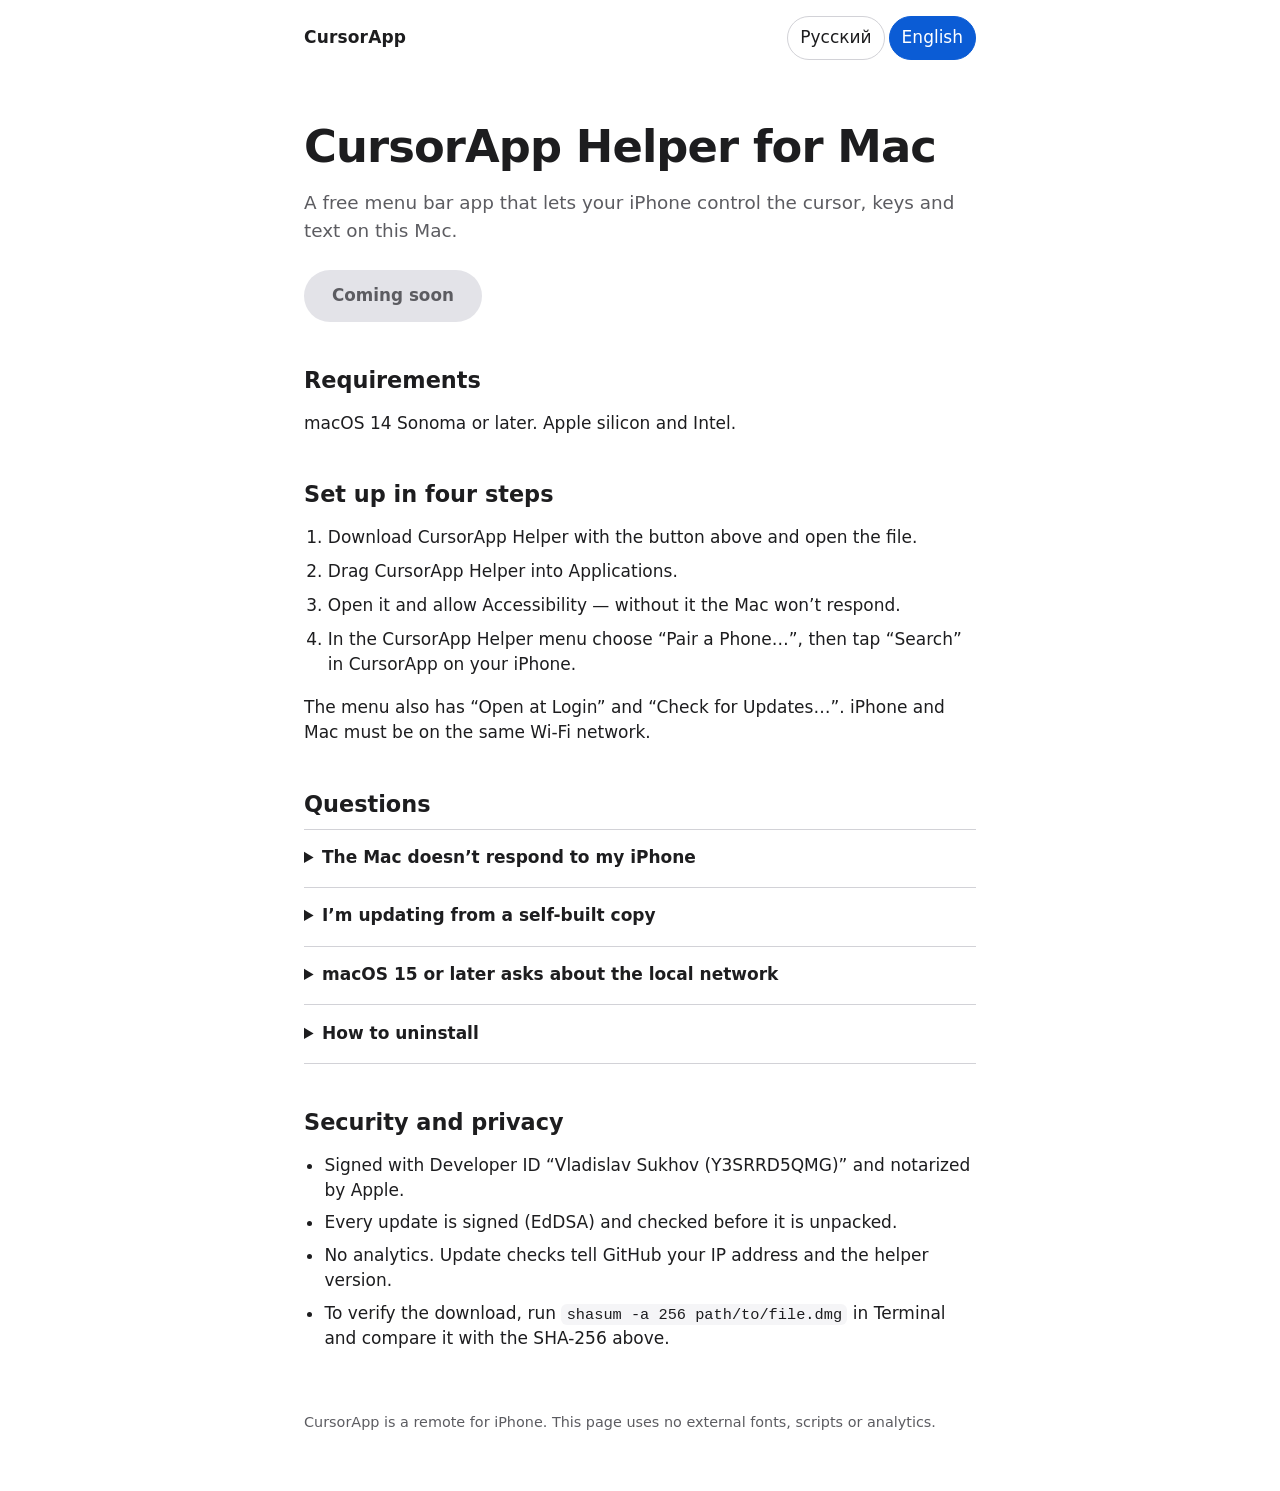
==== mac/index.html @ 159f4410 "Publish Helper 1.0.0 staging feed and public site" ====
<!doctype html>
<html lang="en">
<head>
<meta charset="utf-8">
<meta name="viewport" content="width=device-width, initial-scale=1">
<meta http-equiv="Content-Security-Policy" content="default-src 'self'">
<meta name="color-scheme" content="light dark">
<title>CursorApp Helper for Mac</title>
<meta name="description" content="CursorApp Helper lets your iPhone control your Mac: trackpad, keys and text. Free, signed and notarized.">
<link rel="stylesheet" href="style.css">
<script src="page.js" defer></script>
</head>
<body>
<header class="bar">
  <span class="brand">CursorApp</span>
  <nav class="langs" aria-label="Language / Язык">
    <a href="?lang=ru" id="to-ru" hreflang="ru" lang="ru">Русский</a>
    <a href="?lang=en" id="to-en" hreflang="en" lang="en">English</a>
  </nav>
</header>

<main>
  <section class="hero" aria-labelledby="h-title">
    <h1 id="h-title"><span lang="ru">CursorApp Helper для Mac</span><span lang="en">CursorApp Helper for Mac</span></h1>
    <p class="lead"><span lang="ru">Бесплатная программа в строке меню: iPhone управляет курсором, клавишами и текстом на этом Mac.</span><span lang="en">A free menu bar app that lets your iPhone control the cursor, keys and text on this Mac.</span></p>

    <div class="download">
      <a class="button" id="download" role="button" aria-disabled="true">
        <span lang="ru" data-label>Скоро</span><span lang="en" data-label>Coming soon</span>
      </a>
      <p class="meta" id="meta" aria-live="polite"></p>
    </div>
    <noscript>
      <p><a href="https://github.com/AllFatherAI/cursorapp-site/releases">
        <span lang="ru">Скачать со страницы выпусков</span><span lang="en">Download from the Releases page</span></a></p>
    </noscript>
    <p class="meta" id="sha-box" hidden><span lang="ru">SHA-256:</span><span lang="en">SHA-256:</span> <code id="sha" dir="ltr"></code></p>
  </section>

  <section aria-labelledby="h-req">
    <h2 id="h-req"><span lang="ru">Требования</span><span lang="en">Requirements</span></h2>
    <p><span lang="ru">macOS 14 Sonoma или новее. Apple silicon и Intel.</span><span lang="en">macOS 14 Sonoma or later. Apple silicon and Intel.</span></p>
  </section>

  <section aria-labelledby="h-steps">
    <h2 id="h-steps"><span lang="ru">Установка за четыре шага</span><span lang="en">Set up in four steps</span></h2>
    <ol class="steps">
      <li><span lang="ru">Скачай CursorApp Helper кнопкой выше и открой файл.</span><span lang="en">Download CursorApp Helper with the button above and open the file.</span></li>
      <li><span lang="ru">Перетащи CursorApp Helper в «Программы».</span><span lang="en">Drag CursorApp Helper into Applications.</span></li>
      <li><span lang="ru">Запусти его и разреши Универсальный доступ — без него Mac не послушается.</span><span lang="en">Open it and allow Accessibility — without it the Mac won’t respond.</span></li>
      <li><span lang="ru">В меню CursorApp Helper выбери «Pair a Phone…» (в русской системе — «Подключить телефон…»), а на iPhone нажми «Искать».</span><span lang="en">In the CursorApp Helper menu choose “Pair a Phone…”, then tap “Search” in CursorApp on your iPhone.</span></li>
    </ol>
    <p><span lang="ru">В меню также есть «Open at Login» («Открывать при входе») и «Check for Updates…» («Проверить обновления…»). iPhone и Mac должны быть в одной сети Wi‑Fi.</span><span lang="en">The menu also has “Open at Login” and “Check for Updates…”. iPhone and Mac must be on the same Wi‑Fi network.</span></p>
  </section>

  <section aria-labelledby="h-faq">
    <h2 id="h-faq"><span lang="ru">Вопросы</span><span lang="en">Questions</span></h2>
    <details>
      <summary><span lang="ru">Mac не слушается iPhone</span><span lang="en">The Mac doesn’t respond to my iPhone</span></summary>
      <p><span lang="ru">Системные настройки → Конфиденциальность и безопасность → Универсальный доступ → включи CursorApp Helper.</span><span lang="en">System Settings → Privacy &amp; Security → Accessibility → turn on CursorApp Helper.</span></p>
    </details>
    <details>
      <summary><span lang="ru">Я обновляюсь с самостоятельно собранной копии</span><span lang="en">I’m updating from a self-built copy</span></summary>
      <p><span lang="ru">В Универсальном доступе удали CursorApp Helper кнопкой «−» и добавь снова: у новой копии другая подпись.</span><span lang="en">In Accessibility remove CursorApp Helper with the “−” button and add it again: the new copy has a different signature.</span></p>
    </details>
    <details>
      <summary><span lang="ru">macOS 15 и новее спрашивает про локальную сеть</span><span lang="en">macOS 15 or later asks about the local network</span></summary>
      <p><span lang="ru">Нажми «Разрешить»: без этого iPhone не найдёт Mac в сети.</span><span lang="en">Click “Allow”: without it your iPhone can’t find the Mac on the network.</span></p>
    </details>
    <details>
      <summary><span lang="ru">Как удалить</span><span lang="en">How to uninstall</span></summary>
      <p><span lang="ru">Выйди из программы через её меню, удали её из «Программ» и убери из Системные настройки → Основные → Объекты входа. Ключ в связке ключей называется «Vl.CursorAppHelper».</span><span lang="en">Quit it from its menu, delete it from Applications, and remove it in System Settings → General → Login Items. The keychain item is called “Vl.CursorAppHelper”.</span></p>
    </details>
  </section>

  <section aria-labelledby="h-sec">
    <h2 id="h-sec"><span lang="ru">Безопасность и приватность</span><span lang="en">Security and privacy</span></h2>
    <ul>
      <li><span lang="ru">Подписана Developer ID «Vladislav Sukhov (Y3SRRD5QMG)» и нотаризована Apple.</span><span lang="en">Signed with Developer ID “Vladislav Sukhov (Y3SRRD5QMG)” and notarized by Apple.</span></li>
      <li><span lang="ru">Каждое обновление подписано (EdDSA) и проверяется до распаковки.</span><span lang="en">Every update is signed (EdDSA) and checked before it is unpacked.</span></li>
      <li><span lang="ru">Аналитики нет. Проверка обновлений сообщает GitHub IP-адрес и версию помощника.</span><span lang="en">No analytics. Update checks tell GitHub your IP address and the helper version.</span></li>
      <li><span lang="ru">Чтобы сверить скачанный файл, выполни в Терминале <code dir="ltr">shasum -a 256 путь/к/файлу.dmg</code> и сравни с числом SHA-256 выше.</span><span lang="en">To verify the download, run <code dir="ltr">shasum -a 256 path/to/file.dmg</code> in Terminal and compare it with the SHA-256 above.</span></li>
    </ul>
  </section>
</main>

<footer><p><span lang="ru">CursorApp — пульт для iPhone. Страница не использует внешние шрифты, скрипты и аналитику.</span><span lang="en">CursorApp is a remote for iPhone. This page uses no external fonts, scripts or analytics.</span></p></footer>
</body>
</html>
---- mac/style.css ----
:root {
  color-scheme: light dark;
  --bg: #ffffff;
  --text: #1d1d1f;
  --muted: #5c5c61;
  --line: #d2d2d7;
  --card: #f5f5f7;
  --accent: #0b5cd5;
  --on-accent: #ffffff;
  --disabled-bg: #e3e3e8;
  --disabled-text: #5c5c61;
}
@media (prefers-color-scheme: dark) {
  :root {
    --bg: #111113;
    --text: #f2f2f4;
    --muted: #a8a8b0;
    --line: #38383d;
    --card: #1c1c1f;
    --accent: #6aa7ff;
    --on-accent: #0a1a33;
    --disabled-bg: #2a2a2e;
    --disabled-text: #a8a8b0;
  }
}
* { box-sizing: border-box; }
html { -webkit-text-size-adjust: 100%; }
body {
  margin: 0;
  background: var(--bg);
  color: var(--text);
  font: 17px/1.5 -apple-system, BlinkMacSystemFont, "SF Pro Text", system-ui, "Segoe UI", sans-serif;
  overflow-wrap: anywhere;
}
/* Язык выбирает page.js: видна только ветка с lang активного языка. Без скриптов — английский (html lang="en"). */
html[lang="ru"] span[lang="en"],
html[lang="en"] span[lang="ru"] { display: none; }
.bar, main, footer { max-width: 44rem; margin: 0 auto; padding-left: 16px; padding-right: 16px; }
.bar { display: flex; justify-content: space-between; align-items: center; padding-top: 16px; padding-bottom: 8px; gap: 12px; flex-wrap: wrap; }
.brand { font-weight: 700; letter-spacing: .01em; }
.langs { display: flex; gap: 4px; }
.langs a { color: var(--text); text-decoration: none; padding: 8px 12px; border-radius: 999px; border: 1px solid var(--line); min-height: 44px; display: inline-flex; align-items: center; }
.langs a[aria-current="true"] { background: var(--accent); color: var(--on-accent); border-color: var(--accent); }
h1 { font-size: clamp(1.9rem, 7vw, 2.8rem); line-height: 1.1; margin: 1.2em 0 .4em; letter-spacing: -.02em; }
h2 { font-size: 1.4rem; margin: 2em 0 .5em; line-height: 1.2; }
.lead { font-size: 1.15rem; color: var(--muted); margin: 0 0 1.4em; }
.download { margin: 1em 0; }
.button {
  display: inline-flex; align-items: center; justify-content: center; min-height: 52px; padding: 0 28px;
  border-radius: 999px; background: var(--accent); color: var(--on-accent); font-weight: 600; font-size: 1.05rem; text-decoration: none;
}
.button[aria-disabled="true"] { background: var(--disabled-bg); color: var(--disabled-text); pointer-events: none; cursor: default; }
.meta { color: var(--muted); font-size: .95rem; margin: .6em 0 0; }
code { font: .9em ui-monospace, SFMono-Regular, Menlo, monospace; background: var(--card); padding: .1em .35em; border-radius: 6px; }
#sha { display: inline-block; max-width: 100%; word-break: break-all; }
.steps { padding-inline-start: 1.4em; }
.steps li { margin: .5em 0; }
details { border-top: 1px solid var(--line); padding: .4em 0; }
details:last-of-type { border-bottom: 1px solid var(--line); }
summary { cursor: pointer; font-weight: 600; padding: .5em 0; min-height: 44px; }
details p { margin: .2em 0 .8em; color: var(--muted); }
ul { padding-inline-start: 1.2em; }
li { margin: .4em 0; }
footer { color: var(--muted); font-size: .9rem; padding-top: 2em; padding-bottom: 3em; }
a:focus-visible, summary:focus-visible, .button:focus-visible {
  outline: 3px solid var(--accent); outline-offset: 3px; border-radius: 6px;
}
@media (prefers-reduced-motion: no-preference) {
  .button, .langs a { transition: background-color .15s ease, color .15s ease; }
}
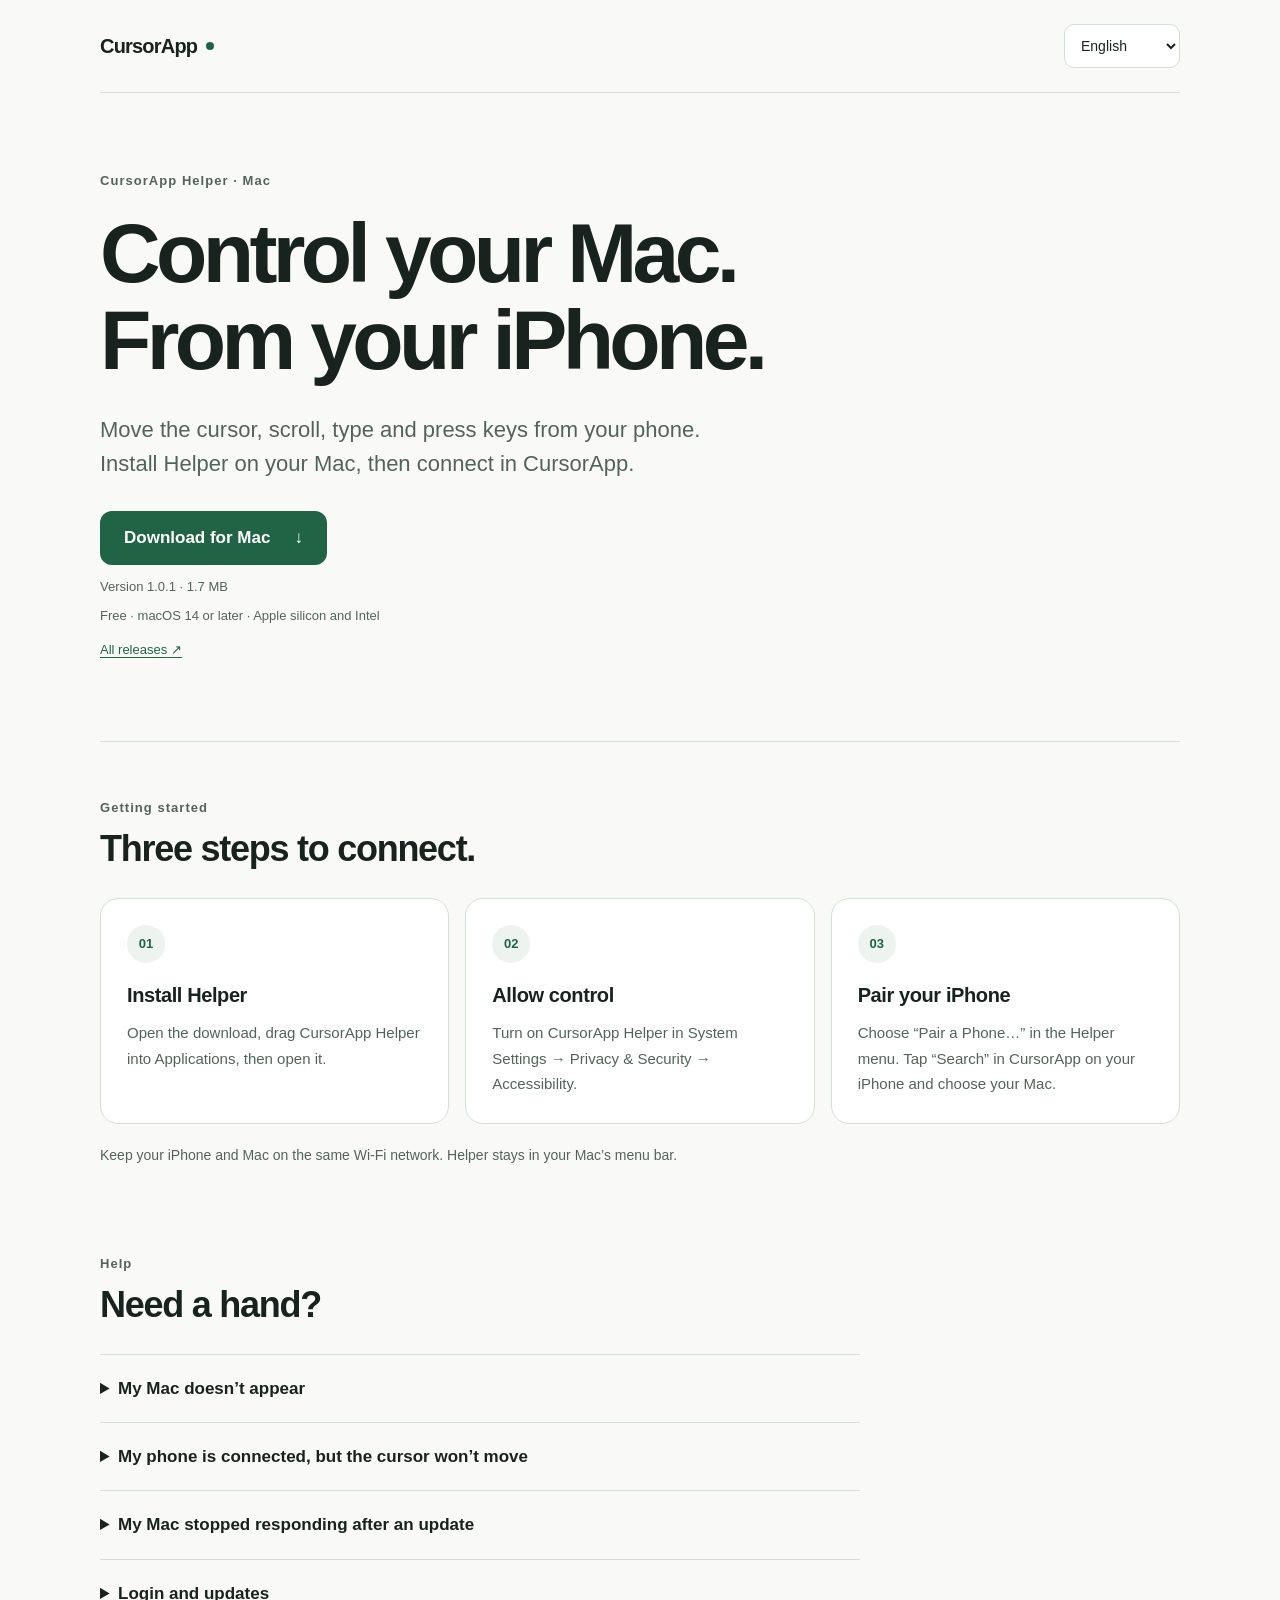
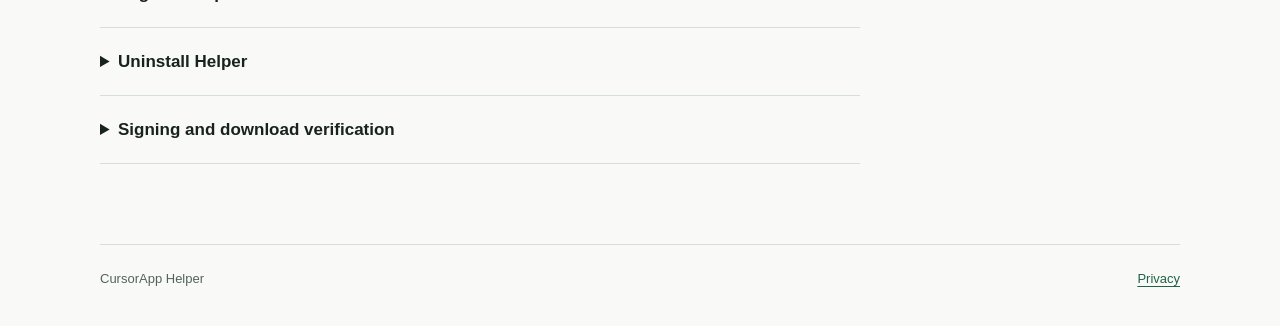
==== commit 682418e8: "Simplify Helper setup page and language selection" ====
--- a/mac/index.html
+++ b/mac/index.html
@@ -6,84 +6,56 @@
 <meta http-equiv="Content-Security-Policy" content="default-src 'self'">
 <meta name="color-scheme" content="light dark">
 <title>CursorApp Helper for Mac</title>
-<meta name="description" content="CursorApp Helper lets your iPhone control your Mac: trackpad, keys and text. Free, signed and notarized.">
+<meta name="description" content="Use your iPhone as a trackpad and keyboard for your Mac. Download CursorApp Helper and pair your phone in three steps.">
 <link rel="stylesheet" href="style.css">
+<script src="../lang.js" defer></script>
 <script src="page.js" defer></script>
 </head>
 <body>
 <header class="bar">
-  <span class="brand">CursorApp</span>
-  <nav class="langs" aria-label="Language / Язык">
-    <a href="?lang=ru" id="to-ru" hreflang="ru" lang="ru">Русский</a>
-    <a href="?lang=en" id="to-en" hreflang="en" lang="en">English</a>
-  </nav>
+  <a class="brand" href="../mac/" data-localized-link>CursorApp<span class="brand-dot" aria-hidden="true"></span></a>
+  <label class="language-picker">
+    <span class="sr-only"><span lang="ru">Язык</span><span lang="en">Language</span></span>
+    <select id="language" name="lang">
+      <option value="en" lang="en">English</option>
+      <option value="ru" lang="ru">Русский</option>
+    </select>
+  </label>
 </header>
-
 <main>
   <section class="hero" aria-labelledby="h-title">
-    <h1 id="h-title"><span lang="ru">CursorApp Helper для Mac</span><span lang="en">CursorApp Helper for Mac</span></h1>
-    <p class="lead"><span lang="ru">Бесплатная программа в строке меню: iPhone управляет курсором, клавишами и текстом на этом Mac.</span><span lang="en">A free menu bar app that lets your iPhone control the cursor, keys and text on this Mac.</span></p>
-
+    <p class="eyebrow">CursorApp Helper · Mac</p>
+    <h1 id="h-title"><span lang="ru">Управляй Mac.<br>С iPhone.</span><span lang="en">Control your Mac.<br>From your iPhone.</span></h1>
+    <p class="lead"><span lang="ru">Курсор, прокрутка, клавиши и текст — прямо с телефона. Установи Helper на Mac и подключи его в CursorApp.</span><span lang="en">Move the cursor, scroll, type and press keys from your phone. Install Helper on your Mac, then connect in CursorApp.</span></p>
     <div class="download">
-      <a class="button" id="download" role="button" aria-disabled="true">
-        <span lang="ru" data-label>Скоро</span><span lang="en" data-label>Coming soon</span>
-      </a>
+      <a class="button" id="download" aria-disabled="true"><span lang="ru" data-label>Проверяем загрузку…</span><span lang="en" data-label>Checking download…</span><span aria-hidden="true">↓</span></a>
       <p class="meta" id="meta" aria-live="polite"></p>
+      <p class="requirements"><span lang="ru">Бесплатно · macOS 14 или новее · Apple silicon и Intel</span><span lang="en">Free · macOS 14 or later · Apple silicon and Intel</span></p>
     </div>
-    <noscript>
-      <p><a href="https://github.com/AllFatherAI/cursorapp-site/releases">
-        <span lang="ru">Скачать со страницы выпусков</span><span lang="en">Download from the Releases page</span></a></p>
-    </noscript>
-    <p class="meta" id="sha-box" hidden><span lang="ru">SHA-256:</span><span lang="en">SHA-256:</span> <code id="sha" dir="ltr"></code></p>
+    <p class="release-link"><a href="https://github.com/AllFatherAI/cursorapp-site/releases"><span lang="ru">Все выпуски</span><span lang="en">All releases</span> <span aria-hidden="true">↗</span></a></p>
+    <noscript><p><span lang="ru">Скачай Helper со страницы выпусков выше.</span><span lang="en">Download Helper from the releases page above.</span></p></noscript>
   </section>
 
-  <section aria-labelledby="h-req">
-    <h2 id="h-req"><span lang="ru">Требования</span><span lang="en">Requirements</span></h2>
-    <p><span lang="ru">macOS 14 Sonoma или новее. Apple silicon и Intel.</span><span lang="en">macOS 14 Sonoma or later. Apple silicon and Intel.</span></p>
+  <section class="setup" aria-labelledby="h-steps">
+    <div class="section-heading"><p class="eyebrow"><span lang="ru">Начало работы</span><span lang="en">Getting started</span></p><h2 id="h-steps"><span lang="ru">Три шага — и можно управлять.</span><span lang="en">Three steps to connect.</span></h2></div>
+    <ol class="steps">
+      <li><span class="step-number" aria-hidden="true">01</span><h3><span lang="ru">Установи Helper</span><span lang="en">Install Helper</span></h3><p><span lang="ru">Открой скачанный файл, перетащи CursorApp Helper в «Программы» и запусти его.</span><span lang="en">Open the download, drag CursorApp Helper into Applications, then open it.</span></p></li>
+      <li><span class="step-number" aria-hidden="true">02</span><h3><span lang="ru">Разреши управление</span><span lang="en">Allow control</span></h3><p><span lang="ru">Включи CursorApp Helper в Системных настройках → Конфиденциальность и безопасность → Универсальный доступ.</span><span lang="en">Turn on CursorApp Helper in System Settings → Privacy &amp; Security → Accessibility.</span></p></li>
+      <li><span class="step-number" aria-hidden="true">03</span><h3><span lang="ru">Подключи iPhone</span><span lang="en">Pair your iPhone</span></h3><p><span lang="ru">В меню Helper нажми «Подключить телефон…» (Pair a Phone…). В CursorApp на iPhone нажми «Искать» и выбери Mac.</span><span lang="en">Choose “Pair a Phone…” in the Helper menu. Tap “Search” in CursorApp on your iPhone and choose your Mac.</span></p></li>
+    </ol>
+    <p class="setup-note"><span lang="ru">iPhone и Mac должны быть в одной сети Wi‑Fi. Helper остаётся в строке меню Mac.</span><span lang="en">Keep your iPhone and Mac on the same Wi‑Fi network. Helper stays in your Mac’s menu bar.</span></p>
   </section>
 
-  <section aria-labelledby="h-steps">
-    <h2 id="h-steps"><span lang="ru">Установка за четыре шага</span><span lang="en">Set up in four steps</span></h2>
-    <ol class="steps">
-      <li><span lang="ru">Скачай CursorApp Helper кнопкой выше и открой файл.</span><span lang="en">Download CursorApp Helper with the button above and open the file.</span></li>
-      <li><span lang="ru">Перетащи CursorApp Helper в «Программы».</span><span lang="en">Drag CursorApp Helper into Applications.</span></li>
-      <li><span lang="ru">Запусти его и разреши Универсальный доступ — без него Mac не послушается.</span><span lang="en">Open it and allow Accessibility — without it the Mac won’t respond.</span></li>
-      <li><span lang="ru">В меню CursorApp Helper выбери «Pair a Phone…» (в русской системе — «Подключить телефон…»), а на iPhone нажми «Искать».</span><span lang="en">In the CursorApp Helper menu choose “Pair a Phone…”, then tap “Search” in CursorApp on your iPhone.</span></li>
-    </ol>
-    <p><span lang="ru">В меню также есть «Open at Login» («Открывать при входе») и «Check for Updates…» («Проверить обновления…»). iPhone и Mac должны быть в одной сети Wi‑Fi.</span><span lang="en">The menu also has “Open at Login” and “Check for Updates…”. iPhone and Mac must be on the same Wi‑Fi network.</span></p>
-  </section>
-
-  <section aria-labelledby="h-faq">
-    <h2 id="h-faq"><span lang="ru">Вопросы</span><span lang="en">Questions</span></h2>
-    <details>
-      <summary><span lang="ru">Mac не слушается iPhone</span><span lang="en">The Mac doesn’t respond to my iPhone</span></summary>
-      <p><span lang="ru">Системные настройки → Конфиденциальность и безопасность → Универсальный доступ → включи CursorApp Helper.</span><span lang="en">System Settings → Privacy &amp; Security → Accessibility → turn on CursorApp Helper.</span></p>
-    </details>
-    <details>
-      <summary><span lang="ru">Я обновляюсь с самостоятельно собранной копии</span><span lang="en">I’m updating from a self-built copy</span></summary>
-      <p><span lang="ru">В Универсальном доступе удали CursorApp Helper кнопкой «−» и добавь снова: у новой копии другая подпись.</span><span lang="en">In Accessibility remove CursorApp Helper with the “−” button and add it again: the new copy has a different signature.</span></p>
-    </details>
-    <details>
-      <summary><span lang="ru">macOS 15 и новее спрашивает про локальную сеть</span><span lang="en">macOS 15 or later asks about the local network</span></summary>
-      <p><span lang="ru">Нажми «Разрешить»: без этого iPhone не найдёт Mac в сети.</span><span lang="en">Click “Allow”: without it your iPhone can’t find the Mac on the network.</span></p>
-    </details>
-    <details>
-      <summary><span lang="ru">Как удалить</span><span lang="en">How to uninstall</span></summary>
-      <p><span lang="ru">Выйди из программы через её меню, удали её из «Программ» и убери из Системные настройки → Основные → Объекты входа. Ключ в связке ключей называется «Vl.CursorAppHelper».</span><span lang="en">Quit it from its menu, delete it from Applications, and remove it in System Settings → General → Login Items. The keychain item is called “Vl.CursorAppHelper”.</span></p>
-    </details>
-  </section>
-
-  <section aria-labelledby="h-sec">
-    <h2 id="h-sec"><span lang="ru">Безопасность и приватность</span><span lang="en">Security and privacy</span></h2>
-    <ul>
-      <li><span lang="ru">Подписана Developer ID «Vladislav Sukhov (Y3SRRD5QMG)» и нотаризована Apple.</span><span lang="en">Signed with Developer ID “Vladislav Sukhov (Y3SRRD5QMG)” and notarized by Apple.</span></li>
-      <li><span lang="ru">Каждое обновление подписано (EdDSA) и проверяется до распаковки.</span><span lang="en">Every update is signed (EdDSA) and checked before it is unpacked.</span></li>
-      <li><span lang="ru">Аналитики нет. Проверка обновлений сообщает GitHub IP-адрес и версию помощника.</span><span lang="en">No analytics. Update checks tell GitHub your IP address and the helper version.</span></li>
-      <li><span lang="ru">Чтобы сверить скачанный файл, выполни в Терминале <code dir="ltr">shasum -a 256 путь/к/файлу.dmg</code> и сравни с числом SHA-256 выше.</span><span lang="en">To verify the download, run <code dir="ltr">shasum -a 256 path/to/file.dmg</code> in Terminal and compare it with the SHA-256 above.</span></li>
-    </ul>
+  <section class="help" aria-labelledby="h-help">
+    <div class="section-heading"><p class="eyebrow"><span lang="ru">Помощь</span><span lang="en">Help</span></p><h2 id="h-help"><span lang="ru">Если что-то не получилось</span><span lang="en">Need a hand?</span></h2></div>
+    <details><summary><span lang="ru">Mac не появляется в поиске</span><span lang="en">My Mac doesn’t appear</span></summary><p><span lang="ru">Проверь, что оба устройства в одной сети. Открой меню Helper → «Подключить телефон…». Если macOS спросит о локальной сети, нажми «Разрешить».</span><span lang="en">Check that both devices are on the same network. Open Helper → “Pair a Phone…”. If macOS asks about the local network, click “Allow”.</span></p></details>
+    <details><summary><span lang="ru">Телефон подключён, но курсор не двигается</span><span lang="en">My phone is connected, but the cursor won’t move</span></summary><p><span lang="ru">Включи CursorApp Helper в Системных настройках → Конфиденциальность и безопасность → Универсальный доступ.</span><span lang="en">Turn on CursorApp Helper in System Settings → Privacy &amp; Security → Accessibility.</span></p></details>
+    <details><summary><span lang="ru">После обновления Mac не отвечает</span><span lang="en">My Mac stopped responding after an update</span></summary><p><span lang="ru">В Универсальном доступе удали CursorApp Helper кнопкой «−» и добавь его снова из папки «Программы».</span><span lang="en">In Accessibility, remove CursorApp Helper with the “−” button, then add it again from Applications.</span></p></details>
+    <details><summary><span lang="ru">Автозапуск и обновления</span><span lang="en">Login and updates</span></summary><p><span lang="ru">«Открывать при входе» (Open at Login) и «Проверить обновления…» (Check for Updates…) находятся в меню Helper.</span><span lang="en">You’ll find “Open at Login” and “Check for Updates…” in the Helper menu.</span></p></details>
+    <details><summary><span lang="ru">Как удалить Helper</span><span lang="en">Uninstall Helper</span></summary><p><span lang="ru">Нажми «Выйти» в меню Helper и удали его из «Программ». При необходимости убери его в Системных настройках → Основные → Объекты входа.</span><span lang="en">Quit Helper from its menu and delete it from Applications. If needed, remove it in System Settings → General → Login Items.</span></p></details>
+    <details><summary><span lang="ru">Подпись и проверка файла</span><span lang="en">Signing and download verification</span></summary><p><span lang="ru">Helper подписан Developer ID Vladislav Sukhov и нотарифицирован Apple. Обновления проверяются до установки. Аналитики нет.</span><span lang="en">Helper is signed with Developer ID Vladislav Sukhov and notarized by Apple. Updates are verified before installation. There’s no analytics.</span></p><div id="sha-box" hidden><p><span lang="ru">SHA-256 скачанного файла:</span><span lang="en">Download SHA-256:</span></p><code id="sha" dir="ltr"></code><p><span lang="ru">В Терминале выполни <code dir="ltr">shasum -a 256 путь/к/файлу.dmg</code> и сравни результат.</span><span lang="en">Run <code dir="ltr">shasum -a 256 path/to/file.dmg</code> in Terminal and compare the result.</span></p></div></details>
   </section>
 </main>
-
-<footer><p><span lang="ru">CursorApp — пульт для iPhone. Страница не использует внешние шрифты, скрипты и аналитику.</span><span lang="en">CursorApp is a remote for iPhone. This page uses no external fonts, scripts or analytics.</span></p></footer>
+<footer><span>CursorApp Helper</span><a href="../privacy/" data-localized-link><span lang="ru">Конфиденциальность</span><span lang="en">Privacy</span></a></footer>
 </body>
 </html>
--- a/mac/style.css
+++ b/mac/style.css
@@ -1,70 +1,64 @@
 :root {
   color-scheme: light dark;
-  --bg: #ffffff;
-  --text: #1d1d1f;
-  --muted: #5c5c61;
-  --line: #d2d2d7;
-  --card: #f5f5f7;
-  --accent: #0b5cd5;
-  --on-accent: #ffffff;
-  --disabled-bg: #e3e3e8;
-  --disabled-text: #5c5c61;
+  --bg: #f9faf8; --text: #18221e; --muted: #53635b; --line: #d5dfd8;
+  --card: #fff; --accent: #216445; --on-accent: #fff; --soft: #edf3ee;
 }
 @media (prefers-color-scheme: dark) {
-  :root {
-    --bg: #111113;
-    --text: #f2f2f4;
-    --muted: #a8a8b0;
-    --line: #38383d;
-    --card: #1c1c1f;
-    --accent: #6aa7ff;
-    --on-accent: #0a1a33;
-    --disabled-bg: #2a2a2e;
-    --disabled-text: #a8a8b0;
-  }
+  :root { --bg: #111815; --text: #edf4ee; --muted: #a5b7aa; --line: #35483c; --card: #19231d; --accent: #a5e1b8; --on-accent: #132d1c; --soft: #1c3023; }
 }
 * { box-sizing: border-box; }
-html { -webkit-text-size-adjust: 100%; }
-body {
-  margin: 0;
-  background: var(--bg);
-  color: var(--text);
-  font: 17px/1.5 -apple-system, BlinkMacSystemFont, "SF Pro Text", system-ui, "Segoe UI", sans-serif;
-  overflow-wrap: anywhere;
+html { -webkit-text-size-adjust: 100%; scroll-padding-top: 2rem; }
+body { margin: 0; background: var(--bg); color: var(--text); font: 17px/1.6 -apple-system, BlinkMacSystemFont, "Segoe UI", sans-serif; overflow-wrap: anywhere; }
+html[lang="ru"] span[lang="en"], html[lang="en"] span[lang="ru"] { display: none; }
+.bar, main, footer { width: min(100% - 64px, 1080px); margin-inline: auto; }
+.bar { display: flex; justify-content: space-between; align-items: center; gap: 24px; padding-block: 24px; border-bottom: 1px solid var(--line); }
+.brand { display: inline-flex; align-items: center; gap: 9px; color: var(--text); font-size: 20px; font-weight: 700; letter-spacing: -.04em; text-decoration: none; }
+.brand-dot { width: 8px; height: 8px; background: var(--accent); border-radius: 50%; }
+.language-picker select { min-height: 44px; max-width: 100%; padding: 8px 30px 8px 12px; border: 1px solid var(--line); border-radius: 10px; background: var(--card); color: var(--text); font: inherit; font-size: 14px; cursor: pointer; }
+.sr-only { position: absolute; width: 1px; height: 1px; padding: 0; margin: -1px; overflow: hidden; clip-path: inset(50%); white-space: nowrap; border: 0; }
+.hero { max-width: 810px; padding-block: 78px 80px; }
+.eyebrow { margin: 0 0 18px; color: var(--muted); font-size: 13px; font-weight: 650; letter-spacing: .08em; }
+h1 { font-size: clamp(44px, 7.5vw, 84px); line-height: 1.04; letter-spacing: -.055em; font-weight: 650; margin: 0 0 28px; }
+.lead { max-width: 610px; margin: 0 0 30px; color: var(--muted); font-size: clamp(18px, 2.4vw, 22px); line-height: 1.55; }
+.download { margin-top: 26px; }
+.button { display: inline-flex; align-items: center; justify-content: center; gap: 24px; min-height: 54px; padding: 12px 24px; border-radius: 12px; background: var(--accent); color: var(--on-accent); font-size: 17px; font-weight: 650; text-decoration: none; }
+.button[aria-disabled="true"] { background: var(--soft); color: var(--muted); pointer-events: none; }
+.meta, .requirements { color: var(--muted); font-size: 13px; margin: 12px 0 0; }
+.meta:empty { display: none; }
+.requirements { margin-top: 8px; }
+.release-link { margin: 14px 0 0; font-size: 13px; }
+a { color: var(--accent); text-underline-offset: .2em; }
+.setup { padding-block: 56px; border-top: 1px solid var(--line); }
+.section-heading { margin-bottom: 28px; }
+.section-heading .eyebrow { margin-bottom: 8px; }
+h2 { font-size: clamp(26px, 3.5vw, 36px); line-height: 1.2; letter-spacing: -.035em; margin: 0 0 18px; font-weight: 650; }
+h3 { font-size: 20px; line-height: 1.25; letter-spacing: -.02em; margin: 20px 0 12px; }
+.steps { display: grid; grid-template-columns: repeat(3, minmax(0, 1fr)); list-style: none; gap: 16px; padding: 0; margin: 0; }
+.steps li { padding: 26px; border: 1px solid var(--line); border-radius: 18px; background: var(--card); }
+.step-number { display: inline-flex; justify-content: center; align-items: center; width: 38px; height: 38px; border-radius: 50%; background: var(--soft); color: var(--accent); font-size: 13px; font-weight: 650; }
+.steps p { margin: 0; color: var(--muted); font-size: 15px; line-height: 1.7; }
+.setup-note { margin: 20px 0 0; font-size: 14px; color: var(--muted); }
+.help { max-width: 760px; padding-block: 32px 80px; }
+details { border-top: 1px solid var(--line); padding-block: 6px; }
+details:last-of-type { border-bottom: 1px solid var(--line); }
+summary { cursor: pointer; font-weight: 550; padding: 14px 0; min-height: 44px; }
+details p { margin: 0 0 18px; color: var(--muted); }
+code { font: .85em ui-monospace, SFMono-Regular, Menlo, monospace; background: var(--soft); padding: .15em .35em; border-radius: 4px; }
+#sha { display: block; max-width: 100%; word-break: break-all; margin-bottom: 16px; }
+footer { display: flex; flex-wrap: wrap; justify-content: space-between; gap: 12px 24px; padding-block: 24px 36px; border-top: 1px solid var(--line); font-size: 13px; color: var(--muted); }
+a:focus-visible, summary:focus-visible, select:focus-visible { outline: 3px solid var(--accent); outline-offset: 4px; }
+.legal main { max-width: 760px; padding-block: 56px 64px; }
+.legal h1 { font-size: clamp(36px, 6vw, 56px); }
+.legal h2 { font-size: 26px; margin-top: 44px; }
+.legal .lead { font-size: 20px; }
+.legal ul { padding-inline-start: 22px; }
+.legal li { margin-block: 10px; }
+@media (max-width: 720px) {
+  .bar, main, footer { width: calc(100% - 40px); }
+  .hero { padding-block: 52px 56px; }
+  .setup { padding-block: 36px; }
+  .steps { grid-template-columns: 1fr; gap: 12px; }
+  .steps li { padding: 22px; }
+  .help { padding-block: 28px 56px; }
 }
-/* Язык выбирает page.js: видна только ветка с lang активного языка. Без скриптов — английский (html lang="en"). */
-html[lang="ru"] span[lang="en"],
-html[lang="en"] span[lang="ru"] { display: none; }
-.bar, main, footer { max-width: 44rem; margin: 0 auto; padding-left: 16px; padding-right: 16px; }
-.bar { display: flex; justify-content: space-between; align-items: center; padding-top: 16px; padding-bottom: 8px; gap: 12px; flex-wrap: wrap; }
-.brand { font-weight: 700; letter-spacing: .01em; }
-.langs { display: flex; gap: 4px; }
-.langs a { color: var(--text); text-decoration: none; padding: 8px 12px; border-radius: 999px; border: 1px solid var(--line); min-height: 44px; display: inline-flex; align-items: center; }
-.langs a[aria-current="true"] { background: var(--accent); color: var(--on-accent); border-color: var(--accent); }
-h1 { font-size: clamp(1.9rem, 7vw, 2.8rem); line-height: 1.1; margin: 1.2em 0 .4em; letter-spacing: -.02em; }
-h2 { font-size: 1.4rem; margin: 2em 0 .5em; line-height: 1.2; }
-.lead { font-size: 1.15rem; color: var(--muted); margin: 0 0 1.4em; }
-.download { margin: 1em 0; }
-.button {
-  display: inline-flex; align-items: center; justify-content: center; min-height: 52px; padding: 0 28px;
-  border-radius: 999px; background: var(--accent); color: var(--on-accent); font-weight: 600; font-size: 1.05rem; text-decoration: none;
-}
-.button[aria-disabled="true"] { background: var(--disabled-bg); color: var(--disabled-text); pointer-events: none; cursor: default; }
-.meta { color: var(--muted); font-size: .95rem; margin: .6em 0 0; }
-code { font: .9em ui-monospace, SFMono-Regular, Menlo, monospace; background: var(--card); padding: .1em .35em; border-radius: 6px; }
-#sha { display: inline-block; max-width: 100%; word-break: break-all; }
-.steps { padding-inline-start: 1.4em; }
-.steps li { margin: .5em 0; }
-details { border-top: 1px solid var(--line); padding: .4em 0; }
-details:last-of-type { border-bottom: 1px solid var(--line); }
-summary { cursor: pointer; font-weight: 600; padding: .5em 0; min-height: 44px; }
-details p { margin: .2em 0 .8em; color: var(--muted); }
-ul { padding-inline-start: 1.2em; }
-li { margin: .4em 0; }
-footer { color: var(--muted); font-size: .9rem; padding-top: 2em; padding-bottom: 3em; }
-a:focus-visible, summary:focus-visible, .button:focus-visible {
-  outline: 3px solid var(--accent); outline-offset: 3px; border-radius: 6px;
-}
-@media (prefers-reduced-motion: no-preference) {
-  .button, .langs a { transition: background-color .15s ease, color .15s ease; }
-}
+@media (prefers-reduced-motion: no-preference) { .button { transition: opacity .15s ease; } .button:hover { opacity: .85; } }
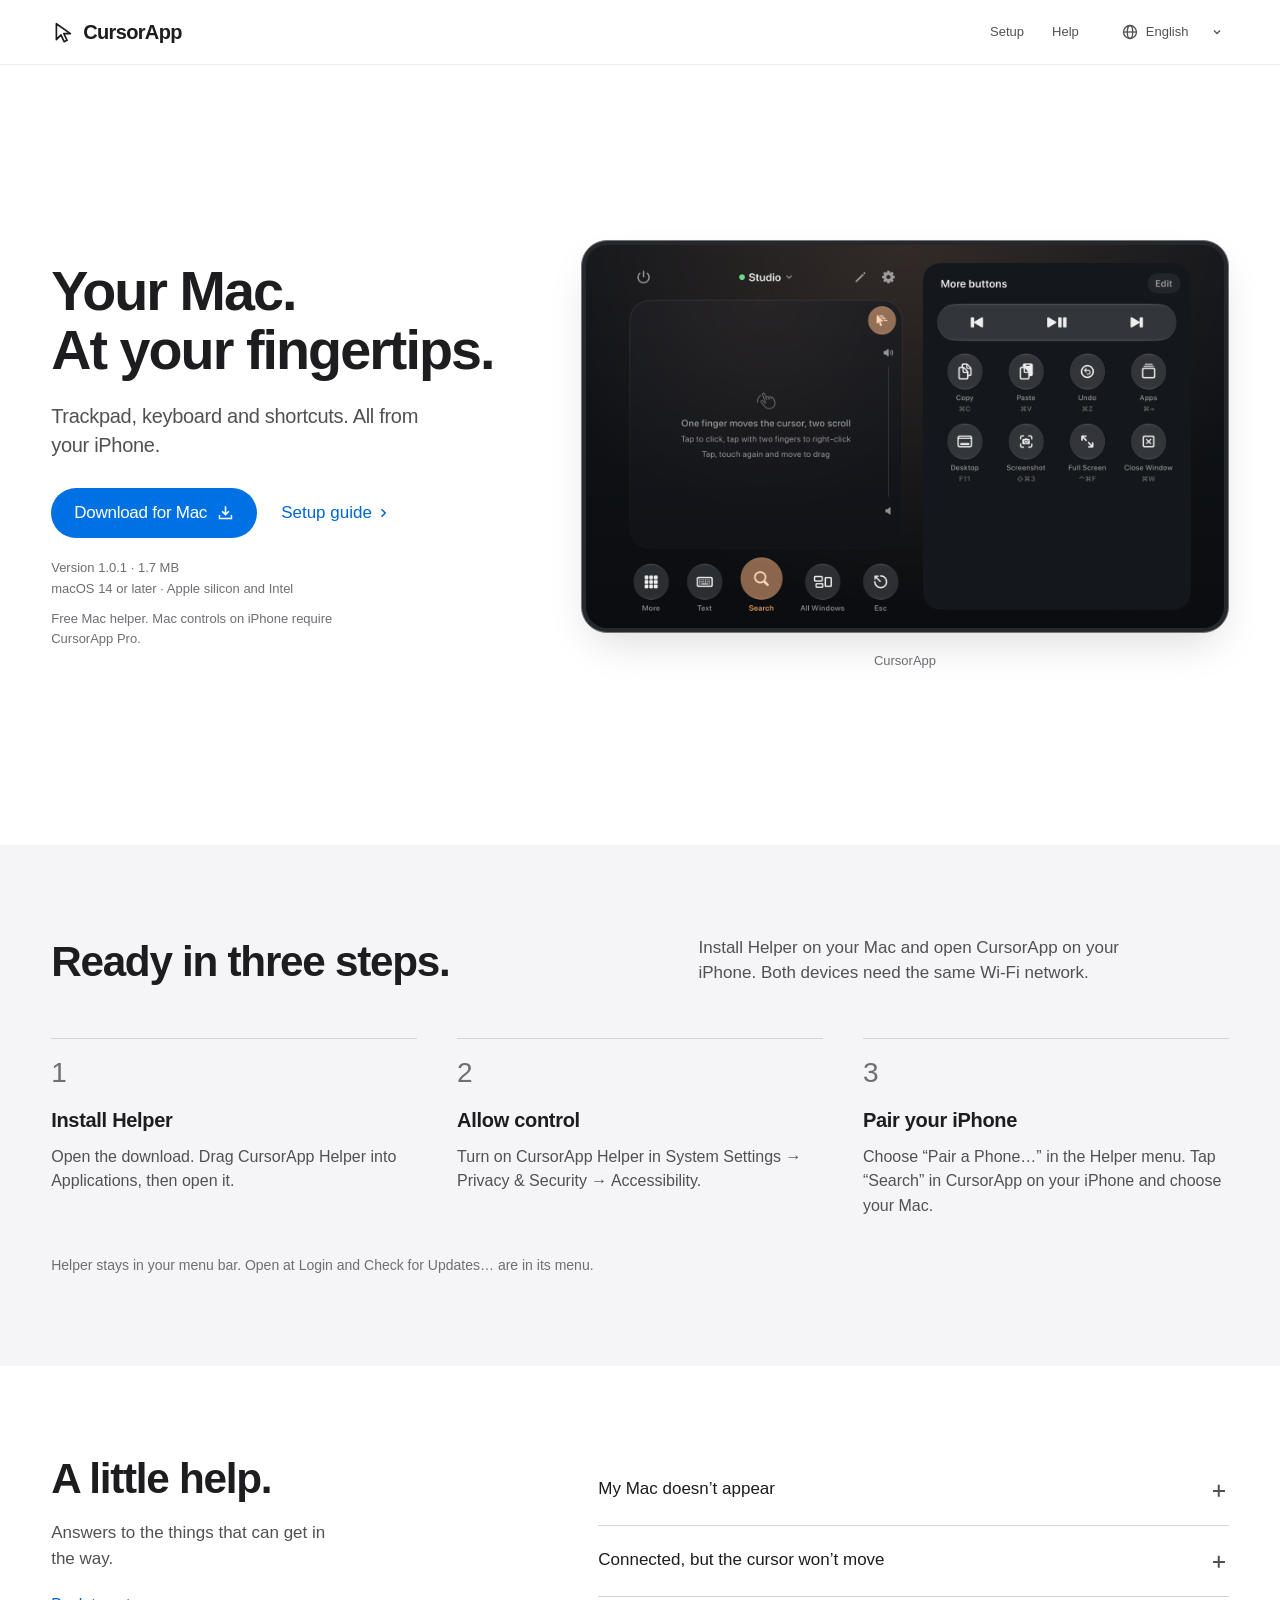
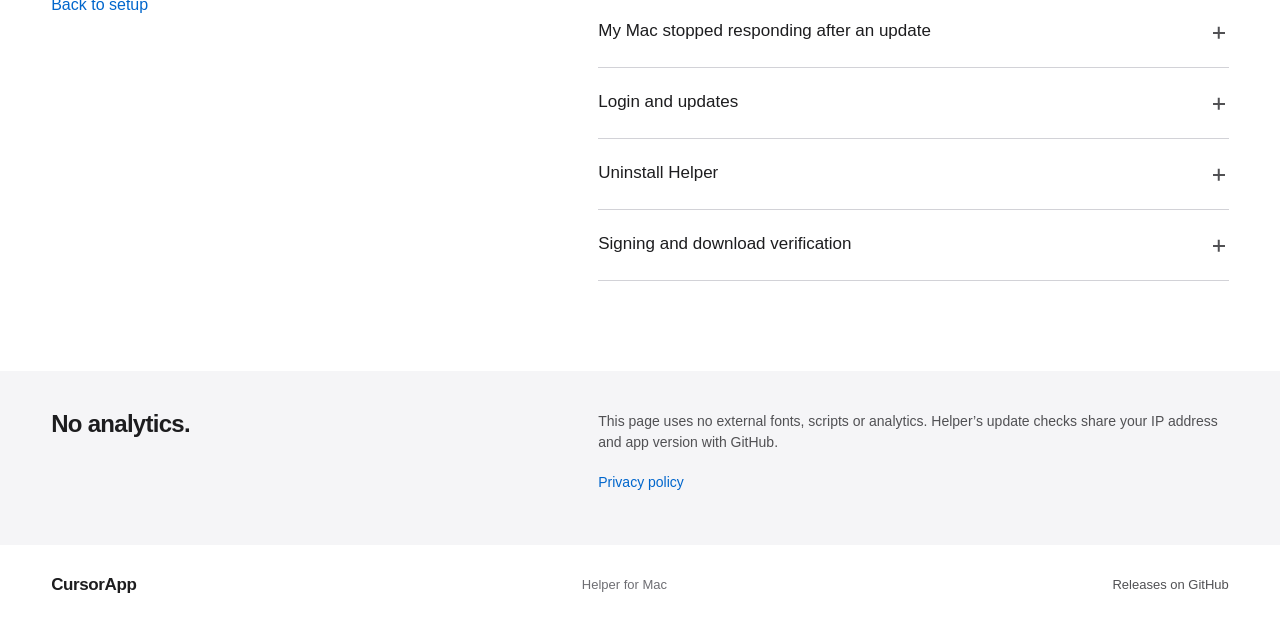
==== commit 3a0acadd: "Redesign Mac Helper download page" ====
--- a/mac/index.html
+++ b/mac/index.html
@@ -1,61 +1,81 @@
 <!doctype html>
-<html lang="en">
+<html lang="en" dir="ltr">
 <head>
 <meta charset="utf-8">
 <meta name="viewport" content="width=device-width, initial-scale=1">
 <meta http-equiv="Content-Security-Policy" content="default-src 'self'">
-<meta name="color-scheme" content="light dark">
+<meta name="color-scheme" content="light">
+<meta name="theme-color" content="#ffffff">
 <title>CursorApp Helper for Mac</title>
-<meta name="description" content="Use your iPhone as a trackpad and keyboard for your Mac. Download CursorApp Helper and pair your phone in three steps.">
-<link rel="stylesheet" href="style.css">
-<script src="../lang.js" defer></script>
-<script src="page.js" defer></script>
+<meta name="description" content="Turn your iPhone into a trackpad and keyboard for your Mac. Download the free CursorApp Helper.">
+<link rel="icon" href="assets/brand-mark.svg" type="image/svg+xml">
+<link rel="stylesheet" href="style.css?v=20261027.1">
+<script src="locales.js?v=20261027.1" defer></script>
+<script src="page.js?v=20261027.1" defer></script>
 </head>
 <body>
-<header class="bar">
-  <a class="brand" href="../mac/" data-localized-link>CursorApp<span class="brand-dot" aria-hidden="true"></span></a>
-  <label class="language-picker">
-    <span class="sr-only"><span lang="ru">Язык</span><span lang="en">Language</span></span>
-    <select id="language" name="lang">
-      <option value="en" lang="en">English</option>
-      <option value="ru" lang="ru">Русский</option>
-    </select>
-  </label>
+<a class="skip-link" href="#main" data-i18n="skip">Skip to content</a>
+<header class="site-header">
+  <div class="bar frame">
+    <a class="brand" href="./" data-localized-link data-i18n-label="brandLabel" aria-label="CursorApp — home" dir="ltr"><svg class="brand-mark" viewBox="0 0 32 32" aria-hidden="true"><path d="M7.5 4.5v22l6.4-6.4 4.4 9.4 4.1-1.9-4.5-9.4h9.1L7.5 4.5Z"/></svg><span>CursorApp</span></a>
+    <nav class="navigation" data-i18n-label="navLabel" aria-label="Navigation"><a href="#setup" data-i18n="navSetup">Setup</a><a href="#help" data-i18n="navHelp">Help</a></nav>
+    <label class="language-picker">
+      <span class="sr-only" data-i18n="language">Language</span>
+      <svg class="globe" viewBox="0 0 20 20" aria-hidden="true"><circle cx="10" cy="10" r="7.2"/><ellipse cx="10" cy="10" rx="3" ry="7.2"/><path d="M3 10h14"/></svg>
+      <select id="language" name="lang">
+        <option value="en" lang="en">English</option><option value="ru" lang="ru">Русский</option><option value="es" lang="es">Español</option><option value="pt-BR" lang="pt-BR">Português</option><option value="fr" lang="fr">Français</option><option value="de" lang="de">Deutsch</option><option value="zh-Hans" lang="zh-Hans">简体中文</option><option value="hi" lang="hi">हिन्दी</option><option value="ar" lang="ar">العربية</option><option value="ja" lang="ja">日本語</option><option value="ko" lang="ko">한국어</option>
+      </select>
+      <svg class="select-arrow" viewBox="0 0 16 16" aria-hidden="true"><path d="m4 6 4 4 4-4"/></svg>
+    </label>
+  </div>
 </header>
-<main>
+<main id="main">
   <section class="hero" aria-labelledby="h-title">
-    <p class="eyebrow">CursorApp Helper · Mac</p>
-    <h1 id="h-title"><span lang="ru">Управляй Mac.<br>С iPhone.</span><span lang="en">Control your Mac.<br>From your iPhone.</span></h1>
-    <p class="lead"><span lang="ru">Курсор, прокрутка, клавиши и текст — прямо с телефона. Установи Helper на Mac и подключи его в CursorApp.</span><span lang="en">Move the cursor, scroll, type and press keys from your phone. Install Helper on your Mac, then connect in CursorApp.</span></p>
-    <div class="download">
-      <a class="button" id="download" aria-disabled="true"><span lang="ru" data-label>Проверяем загрузку…</span><span lang="en" data-label>Checking download…</span><span aria-hidden="true">↓</span></a>
-      <p class="meta" id="meta" aria-live="polite"></p>
-      <p class="requirements"><span lang="ru">Бесплатно · macOS 14 или новее · Apple silicon и Intel</span><span lang="en">Free · macOS 14 or later · Apple silicon and Intel</span></p>
+    <div class="hero-layout frame">
+      <div class="hero-copy">
+        <h1 id="h-title"><span data-i18n="hero1">Your Mac.</span><span data-i18n="hero2">At your fingertips.</span></h1>
+        <p class="lead" data-i18n="lead">Trackpad, keyboard and shortcuts. All from your iPhone.</p>
+        <div class="actions">
+          <a class="button" id="download" href="https://github.com/AllFatherAI/cursorapp-site/releases"><span id="download-label">Download for Mac</span><svg viewBox="0 0 20 20" aria-hidden="true"><path d="M10 2.5v10m-4-4 4 4 4-4M3 13v4h14v-4"/></svg></a>
+          <a class="setup-link" href="#setup"><span data-i18n="setupLink">Setup guide</span><svg viewBox="0 0 16 16" aria-hidden="true"><path d="m6 3 5 5-5 5"/></svg></a>
+        </div>
+        <div class="release-info"><p id="meta" aria-live="polite"></p><p data-i18n="requirements">macOS 14 or later · Apple silicon and Intel</p></div>
+        <p class="pricing" data-i18n="pricing">Free Mac helper. Mac controls on iPhone require CursorApp Pro.</p>
+        <p id="download-fallback" hidden><a href="https://github.com/AllFatherAI/cursorapp-site/releases" data-i18n="releases">Releases on GitHub</a></p>
+        <noscript><p class="noscript-note"><a href="https://github.com/AllFatherAI/cursorapp-site/releases">Releases on GitHub</a></p></noscript>
+      </div>
+      <figure class="product-art">
+        <div class="app-preview" data-ui aria-hidden="true"><img id="product-screen" src="assets/mac-shortcuts-en.webp" width="1500" height="900" alt="" fetchpriority="high" decoding="async"></div>
+        <figcaption data-i18n="artCaption">CursorApp</figcaption>
+      </figure>
     </div>
-    <p class="release-link"><a href="https://github.com/AllFatherAI/cursorapp-site/releases"><span lang="ru">Все выпуски</span><span lang="en">All releases</span> <span aria-hidden="true">↗</span></a></p>
-    <noscript><p><span lang="ru">Скачай Helper со страницы выпусков выше.</span><span lang="en">Download Helper from the releases page above.</span></p></noscript>
   </section>
-
-  <section class="setup" aria-labelledby="h-steps">
-    <div class="section-heading"><p class="eyebrow"><span lang="ru">Начало работы</span><span lang="en">Getting started</span></p><h2 id="h-steps"><span lang="ru">Три шага — и можно управлять.</span><span lang="en">Three steps to connect.</span></h2></div>
-    <ol class="steps">
-      <li><span class="step-number" aria-hidden="true">01</span><h3><span lang="ru">Установи Helper</span><span lang="en">Install Helper</span></h3><p><span lang="ru">Открой скачанный файл, перетащи CursorApp Helper в «Программы» и запусти его.</span><span lang="en">Open the download, drag CursorApp Helper into Applications, then open it.</span></p></li>
-      <li><span class="step-number" aria-hidden="true">02</span><h3><span lang="ru">Разреши управление</span><span lang="en">Allow control</span></h3><p><span lang="ru">Включи CursorApp Helper в Системных настройках → Конфиденциальность и безопасность → Универсальный доступ.</span><span lang="en">Turn on CursorApp Helper in System Settings → Privacy &amp; Security → Accessibility.</span></p></li>
-      <li><span class="step-number" aria-hidden="true">03</span><h3><span lang="ru">Подключи iPhone</span><span lang="en">Pair your iPhone</span></h3><p><span lang="ru">В меню Helper нажми «Подключить телефон…» (Pair a Phone…). В CursorApp на iPhone нажми «Искать» и выбери Mac.</span><span lang="en">Choose “Pair a Phone…” in the Helper menu. Tap “Search” in CursorApp on your iPhone and choose your Mac.</span></p></li>
-    </ol>
-    <p class="setup-note"><span lang="ru">iPhone и Mac должны быть в одной сети Wi‑Fi. Helper остаётся в строке меню Mac.</span><span lang="en">Keep your iPhone and Mac on the same Wi‑Fi network. Helper stays in your Mac’s menu bar.</span></p>
+  <section class="setup chapter" id="setup" aria-labelledby="h-steps">
+    <div class="frame">
+      <div class="section-intro"><h2 id="h-steps" data-i18n="setupTitle">Ready in three steps.</h2><p data-i18n="setupIntro">Install Helper on your Mac and open CursorApp on your iPhone. Both devices need the same Wi-Fi network.</p></div>
+      <ol class="steps">
+        <li><h3 data-i18n="step1Title">Install Helper</h3><p data-i18n="step1Body">Open the download. Drag CursorApp Helper into Applications, then open it.</p></li>
+        <li><h3 data-i18n="step2Title">Allow control</h3><p data-i18n="step2Body">Turn on CursorApp Helper in System Settings → Privacy &amp; Security → Accessibility.</p></li>
+        <li><h3 data-i18n="step3Title">Pair your iPhone</h3><p data-i18n="step3Body">Choose “Pair a Phone…” in the Helper menu. Tap “Search” in CursorApp on your iPhone and choose your Mac.</p></li>
+      </ol>
+      <p class="setup-note" data-i18n="setupNote">Helper stays in your menu bar. Open at Login and Check for Updates… are in its menu.</p>
+    </div>
   </section>
-
-  <section class="help" aria-labelledby="h-help">
-    <div class="section-heading"><p class="eyebrow"><span lang="ru">Помощь</span><span lang="en">Help</span></p><h2 id="h-help"><span lang="ru">Если что-то не получилось</span><span lang="en">Need a hand?</span></h2></div>
-    <details><summary><span lang="ru">Mac не появляется в поиске</span><span lang="en">My Mac doesn’t appear</span></summary><p><span lang="ru">Проверь, что оба устройства в одной сети. Открой меню Helper → «Подключить телефон…». Если macOS спросит о локальной сети, нажми «Разрешить».</span><span lang="en">Check that both devices are on the same network. Open Helper → “Pair a Phone…”. If macOS asks about the local network, click “Allow”.</span></p></details>
-    <details><summary><span lang="ru">Телефон подключён, но курсор не двигается</span><span lang="en">My phone is connected, but the cursor won’t move</span></summary><p><span lang="ru">Включи CursorApp Helper в Системных настройках → Конфиденциальность и безопасность → Универсальный доступ.</span><span lang="en">Turn on CursorApp Helper in System Settings → Privacy &amp; Security → Accessibility.</span></p></details>
-    <details><summary><span lang="ru">После обновления Mac не отвечает</span><span lang="en">My Mac stopped responding after an update</span></summary><p><span lang="ru">В Универсальном доступе удали CursorApp Helper кнопкой «−» и добавь его снова из папки «Программы».</span><span lang="en">In Accessibility, remove CursorApp Helper with the “−” button, then add it again from Applications.</span></p></details>
-    <details><summary><span lang="ru">Автозапуск и обновления</span><span lang="en">Login and updates</span></summary><p><span lang="ru">«Открывать при входе» (Open at Login) и «Проверить обновления…» (Check for Updates…) находятся в меню Helper.</span><span lang="en">You’ll find “Open at Login” and “Check for Updates…” in the Helper menu.</span></p></details>
-    <details><summary><span lang="ru">Как удалить Helper</span><span lang="en">Uninstall Helper</span></summary><p><span lang="ru">Нажми «Выйти» в меню Helper и удали его из «Программ». При необходимости убери его в Системных настройках → Основные → Объекты входа.</span><span lang="en">Quit Helper from its menu and delete it from Applications. If needed, remove it in System Settings → General → Login Items.</span></p></details>
-    <details><summary><span lang="ru">Подпись и проверка файла</span><span lang="en">Signing and download verification</span></summary><p><span lang="ru">Helper подписан Developer ID Vladislav Sukhov и нотарифицирован Apple. Обновления проверяются до установки. Аналитики нет.</span><span lang="en">Helper is signed with Developer ID Vladislav Sukhov and notarized by Apple. Updates are verified before installation. There’s no analytics.</span></p><div id="sha-box" hidden><p><span lang="ru">SHA-256 скачанного файла:</span><span lang="en">Download SHA-256:</span></p><code id="sha" dir="ltr"></code><p><span lang="ru">В Терминале выполни <code dir="ltr">shasum -a 256 путь/к/файлу.dmg</code> и сравни результат.</span><span lang="en">Run <code dir="ltr">shasum -a 256 path/to/file.dmg</code> in Terminal and compare the result.</span></p></div></details>
+  <section class="help chapter" id="help" aria-labelledby="h-help">
+    <div class="frame help-layout">
+      <div class="help-intro"><h2 id="h-help" data-i18n="helpTitle">A little help.</h2><p data-i18n="helpIntro">Answers to the things that can get in the way.</p><a href="#setup" data-i18n="backSetup">Back to setup</a></div>
+      <div class="questions">
+        <details name="help"><summary data-i18n="faq1Title">My Mac doesn’t appear</summary><p data-i18n="faq1Body">Check that both devices are on the same network. Open Helper → “Pair a Phone…”. If macOS asks about the local network, click “Allow”.</p></details>
+        <details name="help"><summary data-i18n="faq2Title">Connected, but the cursor won’t move</summary><p data-i18n="faq2Body">Turn on CursorApp Helper in System Settings → Privacy &amp; Security → Accessibility.</p></details>
+        <details name="help"><summary data-i18n="faq3Title">My Mac stopped responding after an update</summary><p data-i18n="faq3Body">In Accessibility, remove CursorApp Helper with the “−” button, then add it again from Applications. This also applies when switching from a self-built copy.</p></details>
+        <details name="help"><summary data-i18n="faq4Title">Login and updates</summary><p data-i18n="faq4Body">You’ll find “Open at Login” and “Check for Updates…” in the Helper menu.</p></details>
+        <details name="help"><summary data-i18n="faq5Title">Uninstall Helper</summary><p data-i18n="faq5Body">Quit Helper from its menu and delete it from Applications. If needed, remove it in System Settings → General → Login Items. The keychain item is called “Vl.CursorAppHelper”.</p></details>
+        <details name="help"><summary data-i18n="faq6Title">Signing and download verification</summary><p data-i18n="faq6Body">Helper is signed with Developer ID “Vladislav Sukhov (Y3SRRD5QMG)” and notarized by Apple. Every update is signed with EdDSA and verified before unpacking.</p><div id="sha-box" hidden><p data-i18n="hashLabel">Download SHA-256:</p><code id="sha" dir="ltr"></code><p data-i18n="hashInstructions">Run shasum -a 256 path/to/file.dmg in Terminal and compare the result.</p></div></details>
+      </div>
+    </div>
   </section>
+  <section class="privacy" aria-labelledby="h-privacy"><div class="frame privacy-layout"><h2 id="h-privacy" data-i18n="privacyTitle">No analytics.</h2><div><p data-i18n="privacyBody">This page uses no external fonts, scripts or analytics. Helper’s update checks share your IP address and app version with GitHub.</p><a href="../privacy/" id="privacy-link" data-i18n="privacyLink">Privacy policy</a></div></div></section>
 </main>
-<footer><span>CursorApp Helper</span><a href="../privacy/" data-localized-link><span lang="ru">Конфиденциальность</span><span lang="en">Privacy</span></a></footer>
+<footer class="frame"><a href="#main" class="footer-wordmark" dir="ltr">CursorApp</a><span data-i18n="footerLabel">Helper for Mac</span><a href="https://github.com/AllFatherAI/cursorapp-site/releases" data-i18n="releases">Releases on GitHub</a></footer>
 </body>
 </html>
--- a/mac/style.css
+++ b/mac/style.css
@@ -1,64 +1,214 @@
 :root {
-  color-scheme: light dark;
-  --bg: #f9faf8; --text: #18221e; --muted: #53635b; --line: #d5dfd8;
-  --card: #fff; --accent: #216445; --on-accent: #fff; --soft: #edf3ee;
-}
-@media (prefers-color-scheme: dark) {
-  :root { --bg: #111815; --text: #edf4ee; --muted: #a5b7aa; --line: #35483c; --card: #19231d; --accent: #a5e1b8; --on-accent: #132d1c; --soft: #1c3023; }
+  color-scheme: light;
+  --page: #fff;
+  --surface: #f5f5f7;
+  --ink: #1d1d1f;
+  --secondary: #515154;
+  --muted: #6e6e73;
+  --line: #d2d2d7;
+  --blue: #0071e3;
+  --blue-hover: #0066cc;
+  --link: #0066cc;
+  --on-blue: #fff;
+  --disabled: #e8e8ed;
+  --clear: transparent;
+  --header-material: rgba(255,255,255,.88);
+  --header-line: rgba(0,0,0,.07);
+  --screen-rim: #27282c;
+  --screen-edge: #75767a;
+  --screen-shadow: rgba(0,0,0,.16);
+  --font: -apple-system, BlinkMacSystemFont, "SF Pro Text", "Helvetica Neue", "Segoe UI", sans-serif;
+  --display: -apple-system, BlinkMacSystemFont, "SF Pro Display", "Helvetica Neue", "Segoe UI", sans-serif;
+  --gutter: clamp(22px,4vw,52px);
+  --ease: cubic-bezier(.16,1,.3,1);
 }
 * { box-sizing: border-box; }
-html { -webkit-text-size-adjust: 100%; scroll-padding-top: 2rem; }
-body { margin: 0; background: var(--bg); color: var(--text); font: 17px/1.6 -apple-system, BlinkMacSystemFont, "Segoe UI", sans-serif; overflow-wrap: anywhere; }
-html[lang="ru"] span[lang="en"], html[lang="en"] span[lang="ru"] { display: none; }
-.bar, main, footer { width: min(100% - 64px, 1080px); margin-inline: auto; }
-.bar { display: flex; justify-content: space-between; align-items: center; gap: 24px; padding-block: 24px; border-bottom: 1px solid var(--line); }
-.brand { display: inline-flex; align-items: center; gap: 9px; color: var(--text); font-size: 20px; font-weight: 700; letter-spacing: -.04em; text-decoration: none; }
-.brand-dot { width: 8px; height: 8px; background: var(--accent); border-radius: 50%; }
-.language-picker select { min-height: 44px; max-width: 100%; padding: 8px 30px 8px 12px; border: 1px solid var(--line); border-radius: 10px; background: var(--card); color: var(--text); font: inherit; font-size: 14px; cursor: pointer; }
-.sr-only { position: absolute; width: 1px; height: 1px; padding: 0; margin: -1px; overflow: hidden; clip-path: inset(50%); white-space: nowrap; border: 0; }
-.hero { max-width: 810px; padding-block: 78px 80px; }
-.eyebrow { margin: 0 0 18px; color: var(--muted); font-size: 13px; font-weight: 650; letter-spacing: .08em; }
-h1 { font-size: clamp(44px, 7.5vw, 84px); line-height: 1.04; letter-spacing: -.055em; font-weight: 650; margin: 0 0 28px; }
-.lead { max-width: 610px; margin: 0 0 30px; color: var(--muted); font-size: clamp(18px, 2.4vw, 22px); line-height: 1.55; }
-.download { margin-top: 26px; }
-.button { display: inline-flex; align-items: center; justify-content: center; gap: 24px; min-height: 54px; padding: 12px 24px; border-radius: 12px; background: var(--accent); color: var(--on-accent); font-size: 17px; font-weight: 650; text-decoration: none; }
-.button[aria-disabled="true"] { background: var(--soft); color: var(--muted); pointer-events: none; }
-.meta, .requirements { color: var(--muted); font-size: 13px; margin: 12px 0 0; }
-.meta:empty { display: none; }
-.requirements { margin-top: 8px; }
-.release-link { margin: 14px 0 0; font-size: 13px; }
-a { color: var(--accent); text-underline-offset: .2em; }
-.setup { padding-block: 56px; border-top: 1px solid var(--line); }
-.section-heading { margin-bottom: 28px; }
-.section-heading .eyebrow { margin-bottom: 8px; }
-h2 { font-size: clamp(26px, 3.5vw, 36px); line-height: 1.2; letter-spacing: -.035em; margin: 0 0 18px; font-weight: 650; }
-h3 { font-size: 20px; line-height: 1.25; letter-spacing: -.02em; margin: 20px 0 12px; }
-.steps { display: grid; grid-template-columns: repeat(3, minmax(0, 1fr)); list-style: none; gap: 16px; padding: 0; margin: 0; }
-.steps li { padding: 26px; border: 1px solid var(--line); border-radius: 18px; background: var(--card); }
-.step-number { display: inline-flex; justify-content: center; align-items: center; width: 38px; height: 38px; border-radius: 50%; background: var(--soft); color: var(--accent); font-size: 13px; font-weight: 650; }
-.steps p { margin: 0; color: var(--muted); font-size: 15px; line-height: 1.7; }
-.setup-note { margin: 20px 0 0; font-size: 14px; color: var(--muted); }
-.help { max-width: 760px; padding-block: 32px 80px; }
-details { border-top: 1px solid var(--line); padding-block: 6px; }
-details:last-of-type { border-bottom: 1px solid var(--line); }
-summary { cursor: pointer; font-weight: 550; padding: 14px 0; min-height: 44px; }
-details p { margin: 0 0 18px; color: var(--muted); }
-code { font: .85em ui-monospace, SFMono-Regular, Menlo, monospace; background: var(--soft); padding: .15em .35em; border-radius: 4px; }
-#sha { display: block; max-width: 100%; word-break: break-all; margin-bottom: 16px; }
-footer { display: flex; flex-wrap: wrap; justify-content: space-between; gap: 12px 24px; padding-block: 24px 36px; border-top: 1px solid var(--line); font-size: 13px; color: var(--muted); }
-a:focus-visible, summary:focus-visible, select:focus-visible { outline: 3px solid var(--accent); outline-offset: 4px; }
-.legal main { max-width: 760px; padding-block: 56px 64px; }
-.legal h1 { font-size: clamp(36px, 6vw, 56px); }
-.legal h2 { font-size: 26px; margin-top: 44px; }
-.legal .lead { font-size: 20px; }
-.legal ul { padding-inline-start: 22px; }
-.legal li { margin-block: 10px; }
-@media (max-width: 720px) {
-  .bar, main, footer { width: calc(100% - 40px); }
-  .hero { padding-block: 52px 56px; }
-  .setup { padding-block: 36px; }
-  .steps { grid-template-columns: 1fr; gap: 12px; }
-  .steps li { padding: 22px; }
-  .help { padding-block: 28px 56px; }
-}
-@media (prefers-reduced-motion: no-preference) { .button { transition: opacity .15s ease; } .button:hover { opacity: .85; } }
+html { -webkit-text-size-adjust: 100%; scroll-padding-top: 88px; scrollbar-color: var(--line) var(--page); }
+body { margin: 0; background: var(--page); color: var(--ink); font: 17px/1.5 var(--font); font-optical-sizing: auto; }
+[hidden] { display: none !important; }
+::selection { color: var(--on-blue); background: var(--blue); }
+a { color: var(--link); text-decoration: none; text-underline-offset: .22em; }
+a, select, summary { -webkit-tap-highlight-color: var(--clear); }
+select { font: inherit; }
+svg { display: block; }
+svg path, svg circle, svg ellipse { vector-effect: non-scaling-stroke; }
+h1,h2,h3,p,figure { margin: 0; }
+h1,h2,h3 { text-wrap: balance; }
+p { text-wrap: pretty; }
+.frame { width: 100%; max-width: 1280px; padding-inline: var(--gutter); margin-inline: auto; }
+.sr-only { position: absolute; width: 1px; height: 1px; padding: 0; margin: -1px; overflow: hidden; clip-path: inset(50%); white-space: nowrap; }
+:focus-visible { outline: 3px solid var(--blue); outline-offset: 5px; }
+.skip-link { position: fixed; inset-block-start: 12px; inset-inline-start: 16px; z-index: 10; padding: 10px 16px; background: var(--page); border-radius: 8px; transform: translateY(-200%); }
+.skip-link:focus { transform: none; }
+.site-header { position: sticky; inset-block-start: 0; z-index: 5; background: var(--header-material); -webkit-backdrop-filter: saturate(180%) blur(20px); backdrop-filter: saturate(180%) blur(20px); border-bottom: 1px solid var(--header-line); }
+.bar { display: flex; align-items: center; gap: 32px; min-height: 64px; }
+.brand { display: inline-flex; align-items: center; gap: 9px; min-height: 44px; color: var(--ink); }
+.brand span { font: 590 20px/1 var(--display); letter-spacing: -.65px; }
+.brand-mark { width: 23px; height: 28px; fill: none; stroke: currentColor; stroke-width: 1.7; stroke-linejoin: round; }
+.navigation { display: flex; align-items: center; gap: 28px; margin-inline-start: auto; }
+.navigation a { display: inline-flex; align-items: center; min-height: 44px; color: var(--secondary); font-size: 13px; }
+.language-picker { position: relative; display: inline-flex; align-items: center; }
+.language-picker svg { position: absolute; pointer-events: none; fill: none; stroke: var(--secondary); stroke-width: 1.3; }
+.globe { inset-inline-start: 10px; width: 18px; height: 18px; }
+.select-arrow { inset-inline-end: 6px; width: 12px; height: 12px; }
+select { appearance: none; -webkit-appearance: none; min-height: 44px; max-width: 138px; padding-block: 9px; padding-inline: 35px 23px; border: 0; border-radius: 8px; background: var(--clear); color: var(--secondary); cursor: pointer; font-size: 13px; }
+.hero { display: flex; align-items: center; min-height: min(780px,calc(100svh - 65px)); padding-block: 44px; }
+.hero-layout { display: grid; grid-template-columns: minmax(0,.85fr) minmax(0,1.15fr); align-items: center; gap: clamp(36px,4vw,64px); }
+.hero-copy { max-width: 490px; }
+h1 { font: 600 clamp(44px,4.35vw,64px)/1.06 var(--display); letter-spacing: -.035em; }
+h1 span { display: block; }
+.lead { max-width: 390px; margin-top: 22px; color: var(--secondary); font-size: 20px; line-height: 1.45; letter-spacing: -.015em; }
+.actions { display: flex; align-items: center; flex-wrap: wrap; gap: 12px 24px; margin-top: 28px; }
+.button { display: inline-flex; justify-content: center; align-items: center; gap: 10px; min-height: 50px; padding: 12px 22px; border: 1px solid var(--clear); border-radius: 980px; background: var(--blue); color: var(--on-blue); font-size: 17px; line-height: 1.25; letter-spacing: -.015em; white-space: nowrap; }
+.button svg { width: 17px; height: 17px; fill: none; stroke: currentColor; stroke-width: 1.5; }
+.button[aria-disabled="true"] { background: var(--disabled); color: var(--secondary); cursor: wait; }
+.button[data-state="unavailable"] { cursor: default; }
+.setup-link { display: inline-flex; align-items: center; gap: 5px; min-height: 44px; font-size: 17px; }
+.setup-link svg { width: 12px; height: 12px; fill: none; stroke: currentColor; stroke-width: 1.5; }
+[dir="rtl"] .setup-link svg { transform: scaleX(-1); }
+.release-info { margin-top: 20px; color: var(--muted); font-size: 13px; line-height: 1.6; }
+#meta { min-height: 1.6em; font-variant-numeric: tabular-nums; }
+.pricing { max-width: 350px; margin-top: 10px; color: var(--muted); font-size: 13px; line-height: 1.5; }
+#download-fallback a, .noscript-note a { display: inline-flex; align-items: center; min-height: 44px; margin-top: 4px; font-size: 14px; }
+.product-art { min-width: 0; width: 100%; max-width: 720px; margin-inline: auto; }
+.app-preview { padding: 4px; border: 1px solid var(--screen-edge); border-radius: 26px; background: var(--screen-rim); box-shadow: 0 18px 44px -12px var(--screen-shadow); direction: ltr; }
+.app-preview img { display: block; width: 100%; height: auto; border-radius: 21px; }
+.product-art figcaption { margin-top: 18px; text-align: center; color: var(--muted); font-size: 13px; line-height: 1.5; }
+.chapter { padding-block: clamp(64px,7vw,100px); }
+h2 { max-width: 640px; font: 600 clamp(30px,3.3vw,44px)/1.12 var(--display); letter-spacing: -.03em; }
+h3 { font-size: 20px; font-weight: 600; line-height: 1.3; letter-spacing: -.015em; }
+.setup { background: var(--surface); }
+.section-intro { display: grid; grid-template-columns: 1.1fr 1fr; gap: 64px; align-items: end; }
+.section-intro p { max-width: 440px; color: var(--secondary); font-size: 17px; }
+.steps { display: grid; grid-template-columns: repeat(3,minmax(0,1fr)); gap: 40px; margin: 52px 0 0; padding: 0; list-style: none; counter-reset: setup; }
+.steps li { min-width: 0; padding-top: 20px; border-top: 1px solid var(--line); counter-increment: setup; }
+.steps li::before { content: counter(setup); display: block; margin-bottom: 20px; color: var(--muted); font: 400 28px/1 var(--display); }
+.steps p { margin-top: 12px; color: var(--secondary); font-size: 16px; line-height: 1.55; }
+.setup-note { max-width: 690px; margin-top: 36px; color: var(--muted); font-size: 14px; }
+.help-layout { display: grid; grid-template-columns: 1fr 1.35fr; gap: 80px; align-items: start; }
+.help-intro p { max-width: 320px; margin-top: 18px; color: var(--secondary); }
+.help-intro a { display: inline-flex; align-items: center; min-height: 44px; margin-top: 12px; font-size: 16px; }
+.questions { min-width: 0; }
+details { border-bottom: 1px solid var(--line); }
+summary { position: relative; min-height: 70px; padding-block: 22px; padding-inline: 0 30px; list-style: none; font-size: 17px; font-weight: 500; line-height: 1.45; cursor: pointer; }
+summary::-webkit-details-marker { display: none; }
+summary::before,summary::after { content: ""; position: absolute; inset-inline-end: 4px; inset-block-start: 50%; width: 12px; height: 1.5px; background: var(--secondary); }
+summary::after { transform: rotate(90deg); }
+details[open] summary::after { transform: none; }
+details p { max-width: 60ch; padding-bottom: 22px; color: var(--secondary); font-size: 16px; line-height: 1.6; }
+code { display: block; padding-bottom: 22px; font: 13px/1.6 ui-monospace,SFMono-Regular,Menlo,monospace; overflow-wrap: anywhere; }
+.privacy { padding-block: 40px; background: var(--surface); }
+.privacy-layout { display: grid; grid-template-columns: 1fr 1.35fr; gap: 80px; }
+.privacy h2 { max-width: 300px; font-size: 24px; }
+.privacy p { color: var(--secondary); font-size: 14px; }
+.privacy a { display: inline-flex; align-items: center; min-height: 44px; margin-top: 8px; font-size: 14px; }
+footer { display: flex; flex-wrap: wrap; align-items: center; justify-content: space-between; gap: 16px; padding-block: 18px; color: var(--muted); font-size: 13px; }
+footer a { display: inline-flex; align-items: center; min-height: 44px; color: var(--secondary); }
+.footer-wordmark { color: var(--ink); font: 550 17px/1 var(--display); letter-spacing: -.4px; }
+html[lang="ar"] h1,html[lang="ar"] h2 { letter-spacing: 0; line-height: 1.25; }
+html[lang="hi"] h1 { line-height: 1.22; }
+html[lang="hi"] h1,html[lang="hi"] h2,html[lang="hi"] h3,html[lang="hi"] .lead,html[lang="hi"] .button { letter-spacing: 0; }
+@media (hover:hover) {
+  a:hover { text-decoration: underline; }
+  .brand:hover,.button:hover { text-decoration: none; }
+  .button:not([aria-disabled]):hover { background: var(--blue-hover); }
+  .navigation a:hover { color: var(--ink); }
+  select:hover { background: var(--surface); }
+}
+@media (prefers-reduced-motion:no-preference) {
+  html { scroll-behavior: smooth; }
+  .button { transition: background-color .18s ease,transform .16s var(--ease); }
+  .button:active { transform: scale(.98); transition-duration: .06s; }
+}
+@media (max-width:1050px) {
+  .hero-layout { grid-template-columns: minmax(0,.95fr) minmax(0,1.05fr); gap: 30px; }
+  h1 { font-size: 46px; }
+  .lead { font-size: 18px; }
+  .actions { gap: 8px 18px; }
+  .button { padding-inline: 18px; font-size: 16px; }
+  .setup-link { font-size: 16px; }
+  .section-intro { gap: 40px; }
+  .help-layout,.privacy-layout { gap: 48px; }
+}
+@media (max-width:760px) {
+  .bar { min-height: 60px; gap: 20px; }
+  .brand span { font-size: 19px; }
+  .brand-mark { width: 21px; height: 26px; }
+  .navigation { gap: 20px; }
+  .hero { min-height: auto; padding-block: 36px 32px; }
+  .hero-layout { grid-template-columns: 1fr; gap: 32px; max-width: 620px; }
+  .hero-copy { max-width: none; text-align: center; }
+  h1 { font-size: clamp(36px,6.4vw,46px); }
+  .lead { max-width: 400px; margin: 16px auto 0; font-size: 18px; }
+  .actions { justify-content: center; margin-top: 22px; }
+  .release-info { margin-top: 16px; }
+  .pricing { margin: 8px auto 0; max-width: 370px; }
+  .product-art { width: 100%; max-width: 500px; margin-inline: auto; }
+  .product-art figcaption { margin-top: 12px; }
+  .app-preview { border-radius: 20px; padding: 3px; }
+  .app-preview img { border-radius: 16px; }
+  .section-intro { grid-template-columns: 1fr; gap: 20px; }
+  .steps { gap: 28px; margin-top: 36px; }
+  .help-layout,.privacy-layout { grid-template-columns: 1fr; gap: 28px; }
+}
+@media (max-width:520px) {
+  .bar { gap: 12px; }
+  .navigation { gap: 0; }
+  .navigation a:first-child { display: none; }
+  .navigation a { font-size: 13px; }
+  .brand { gap: 6px; }
+  .brand span { font-size: 18px; }
+  .language-picker { margin-inline-start: 0; }
+  select { font-size: 13px; max-width: 120px; padding-inline: 29px 17px; }
+  .globe { inset-inline-start: 7px; width: 16px; height: 16px; }
+  .select-arrow { inset-inline-end: 1px; width: 10px; height: 10px; }
+  .hero { padding-top: 28px; }
+  .hero-layout { gap: 28px; }
+  h1 { font-size: 38px; }
+  .lead { max-width: 340px; font-size: 17px; }
+  .button { min-height: 48px; padding: 11px 18px; }
+  .actions { gap: 8px 20px; margin-top: 20px; }
+  .release-info,.pricing { font-size: 13px; }
+  .steps { grid-template-columns: 1fr; gap: 32px; }
+  .steps li { display: grid; grid-template-columns: 32px 1fr; column-gap: 16px; padding-top: 20px; }
+  .steps li::before { grid-row: 1/3; margin: 0; line-height: 26px; }
+  .steps p { grid-column: 2; margin-top: 10px; }
+  .setup-note { margin-top: 28px; }
+  footer { gap: 0 16px; }
+  .footer-wordmark { width: 100%; }
+}
+@media (max-width:360px) {
+  .navigation { display: none; }
+  .language-picker { margin-inline-start: auto; }
+  h1 { font-size: 34px; }
+  .hero-layout { gap: 22px; }
+  .actions { gap: 6px 14px; }
+  .button,.setup-link { font-size: 15px; }
+}
+@media (max-height:740px) and (max-width:760px) {
+  .hero { padding-block: 22px 26px; }
+  h1 { font-size: 34px; }
+  .lead { margin-top: 12px; font-size: 16px; }
+  .actions { margin-top: 16px; }
+  .hero-layout { gap: 22px; }
+  .product-art { max-width: 260px; }
+}
+@media (max-height:600px) and (max-width:760px) {
+  .hero { padding-block: 16px 20px; }
+  .hero-layout { gap: 18px; }
+  h1 { font-size: 32px; }
+  .lead { margin-top: 10px; }
+  .actions { margin-top: 12px; }
+  .setup-link, .product-art figcaption { display: none; }
+  .product-art { max-width: 240px; }
+}
+@media (prefers-contrast:more) {
+  :root { --secondary: #333336; --muted: #515154; }
+  .site-header { background: var(--page); border-color: var(--line); }
+}
+@media (prefers-reduced-transparency:reduce) {
+  .site-header { background: var(--page); -webkit-backdrop-filter: none; backdrop-filter: none; }
+}
+@media (forced-colors:active) {
+  .button,.app-preview { border: 1px solid ButtonText; }
+}
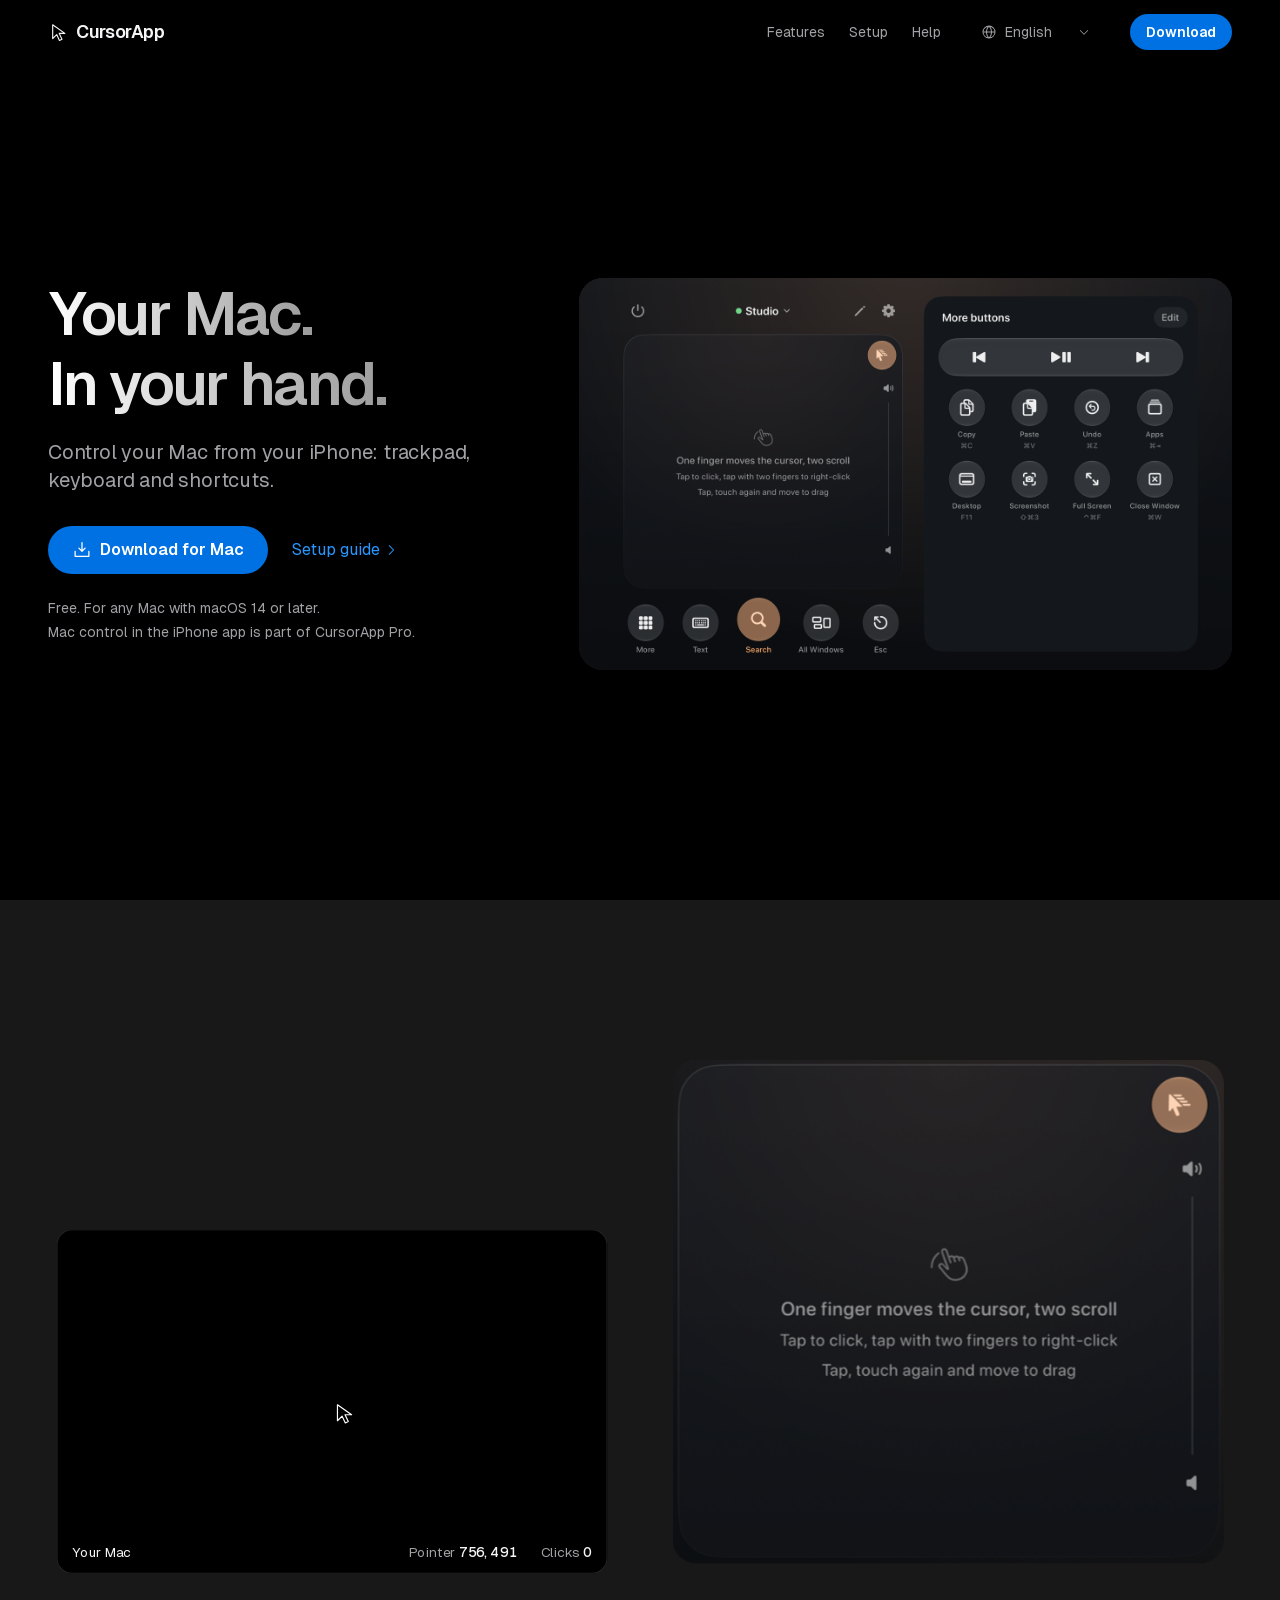
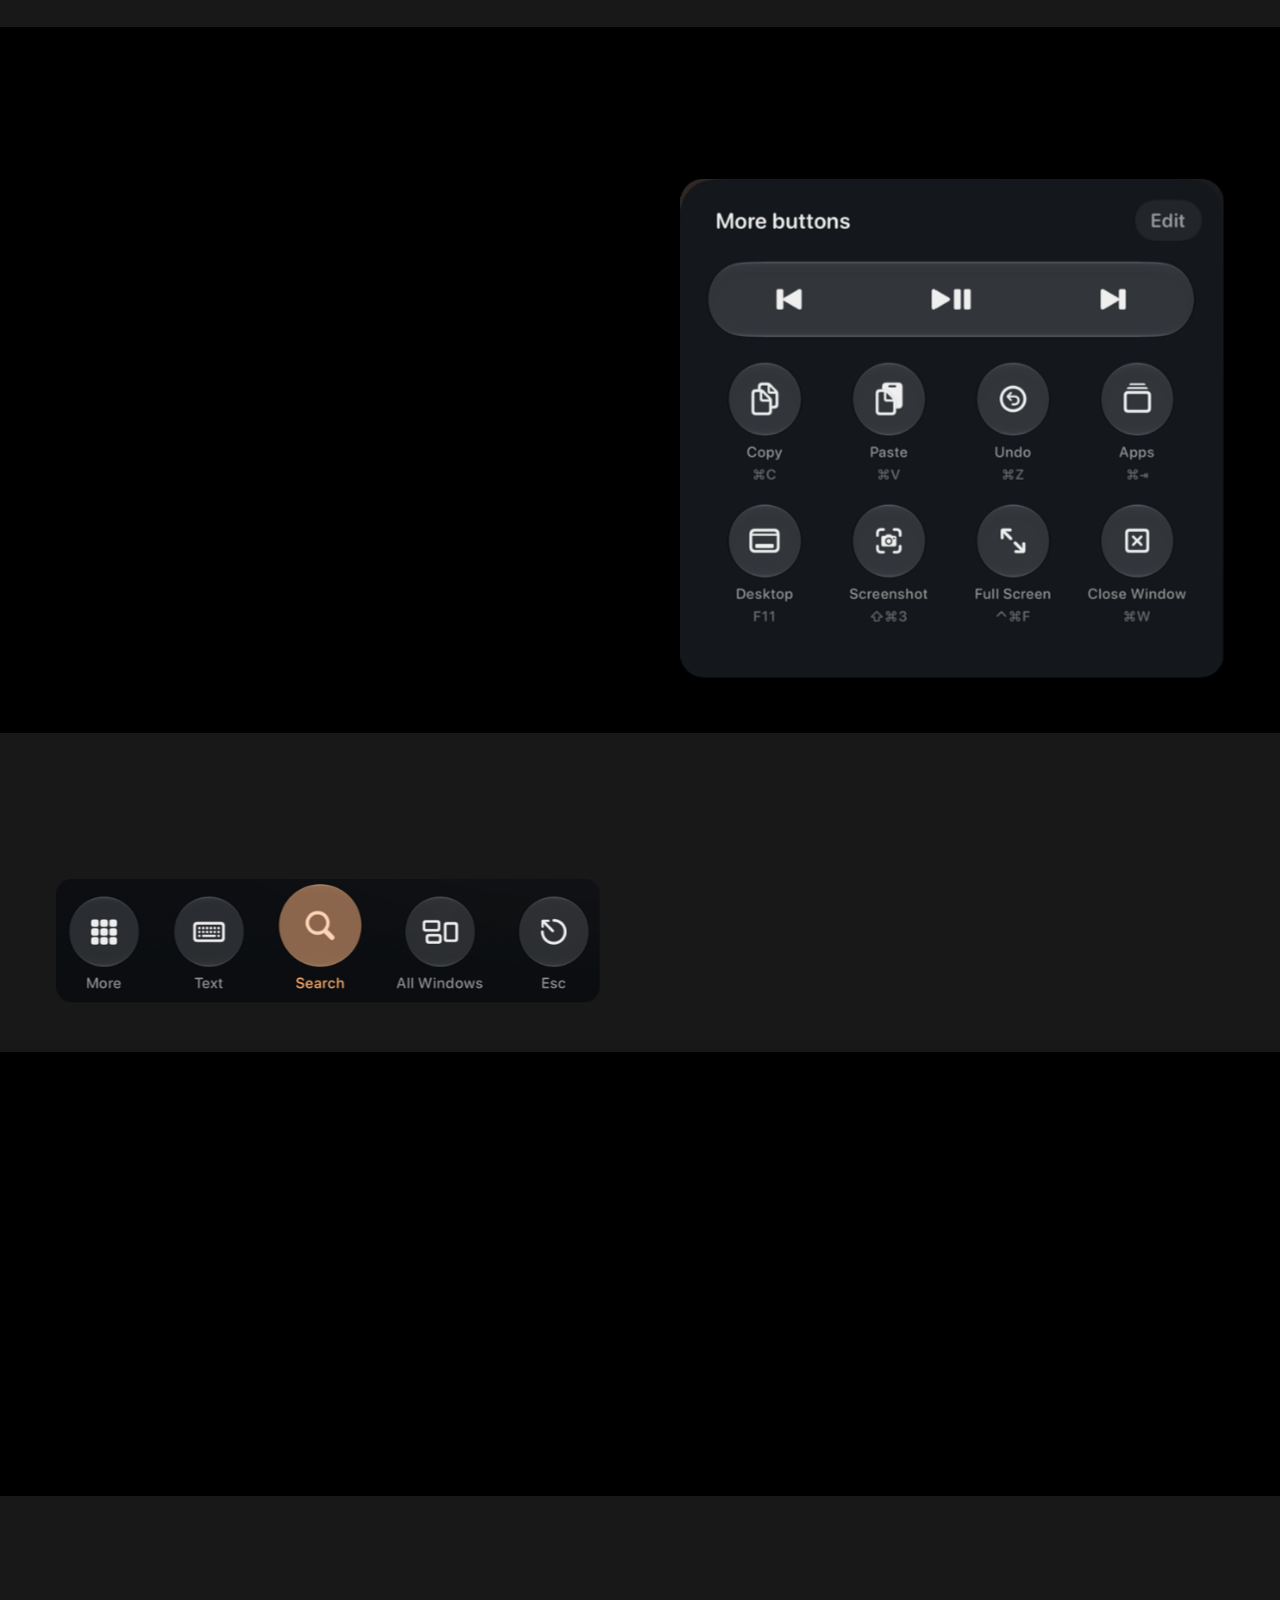
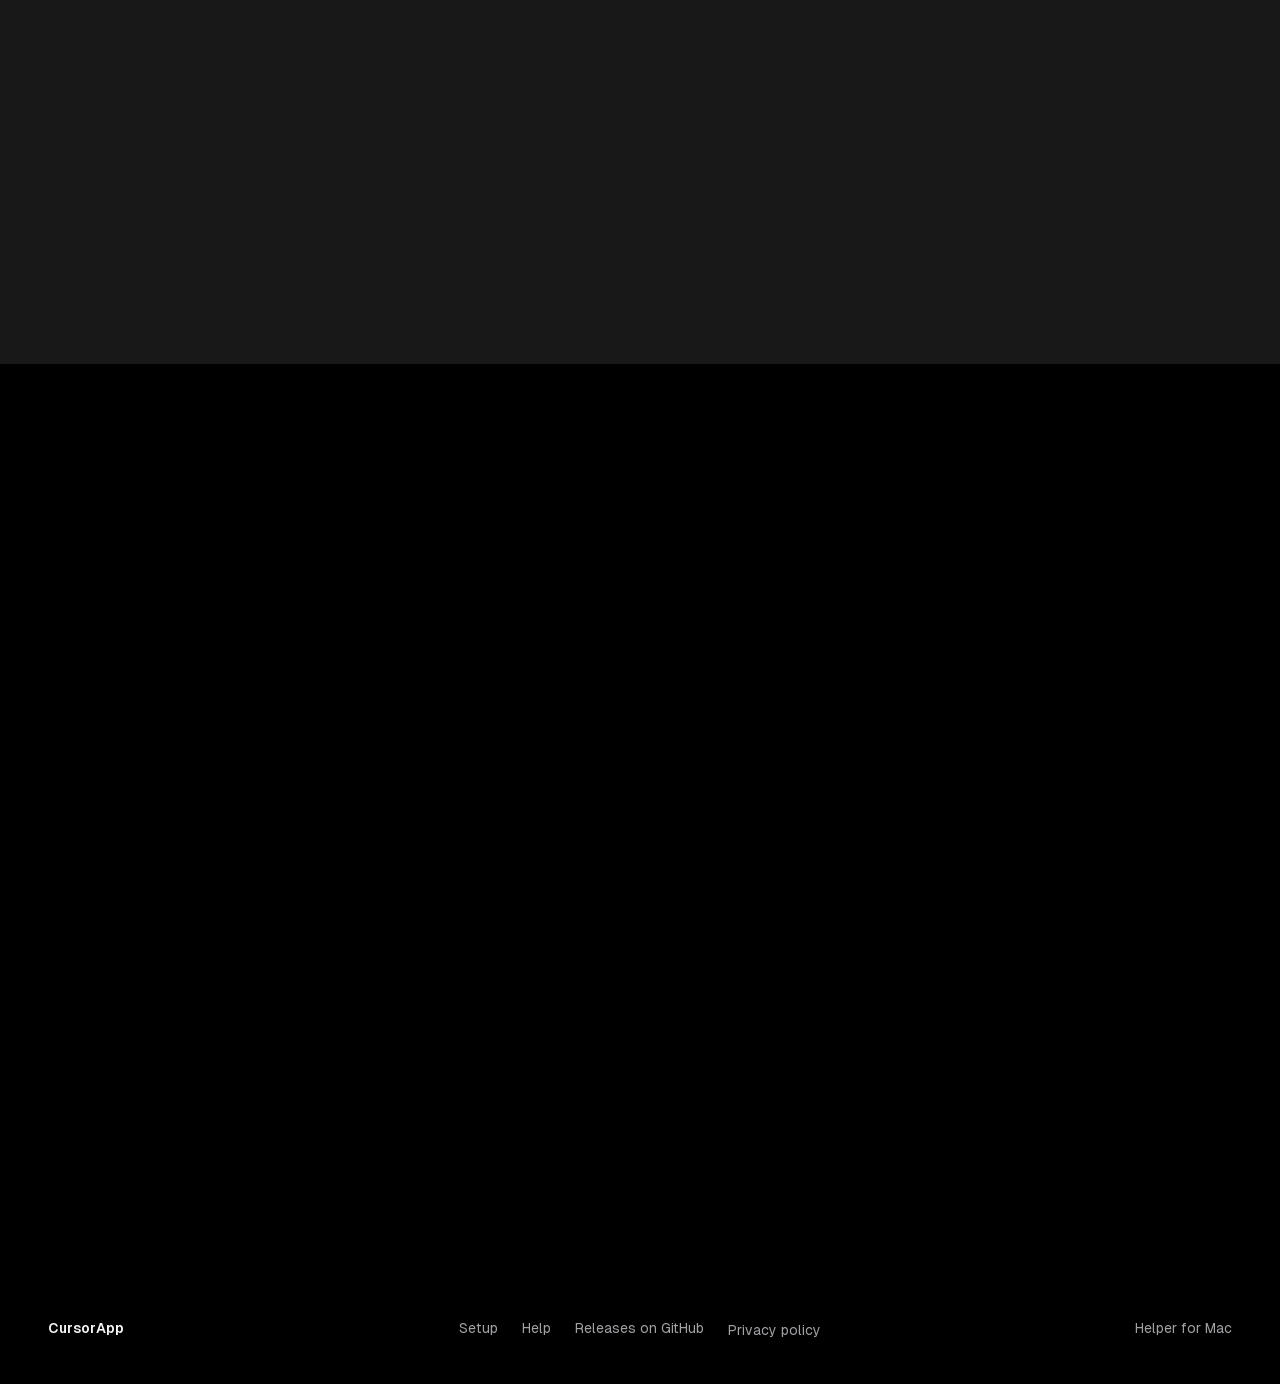
==== commit 598d0121: "Helper 1.1 (staging)" ====
--- a/mac/index.html
+++ b/mac/index.html
@@ -4,78 +4,152 @@
 <meta charset="utf-8">
 <meta name="viewport" content="width=device-width, initial-scale=1">
 <meta http-equiv="Content-Security-Policy" content="default-src 'self'">
-<meta name="color-scheme" content="light">
-<meta name="theme-color" content="#ffffff">
+<meta name="color-scheme" content="dark">
+<meta name="theme-color" content="#000000">
 <title>CursorApp Helper for Mac</title>
 <meta name="description" content="Turn your iPhone into a trackpad and keyboard for your Mac. Download the free CursorApp Helper.">
+<meta property="og:title" content="CursorApp Helper for Mac">
+<meta property="og:description" content="Use your iPhone as a trackpad, keyboard and remote for your Mac.">
+<meta property="og:type" content="website">
 <link rel="icon" href="assets/brand-mark.svg" type="image/svg+xml">
-<link rel="stylesheet" href="style.css?v=20261027.1">
-<script src="locales.js?v=20261027.1" defer></script>
-<script src="page.js?v=20261027.1" defer></script>
+<link rel="preload" href="assets/fonts/Geist-Variable.woff2" as="font" type="font/woff2" crossorigin>
+<link rel="stylesheet" href="style.css?v=20261028.1">
+<script src="locales.js?v=20261028.1" defer></script>
+<script src="page.js?v=20261028.1" defer></script>
 </head>
 <body>
 <a class="skip-link" href="#main" data-i18n="skip">Skip to content</a>
 <header class="site-header">
   <div class="bar frame">
     <a class="brand" href="./" data-localized-link data-i18n-label="brandLabel" aria-label="CursorApp — home" dir="ltr"><svg class="brand-mark" viewBox="0 0 32 32" aria-hidden="true"><path d="M7.5 4.5v22l6.4-6.4 4.4 9.4 4.1-1.9-4.5-9.4h9.1L7.5 4.5Z"/></svg><span>CursorApp</span></a>
-    <nav class="navigation" data-i18n-label="navLabel" aria-label="Navigation"><a href="#setup" data-i18n="navSetup">Setup</a><a href="#help" data-i18n="navHelp">Help</a></nav>
+    <nav class="navigation" data-i18n-label="navLabel" aria-label="Navigation"><a href="#features" data-i18n="navFeatures">Features</a><a href="#setup" data-i18n="navSetup">Setup</a><a href="#help" data-i18n="navHelp">Help</a></nav>
     <label class="language-picker">
       <span class="sr-only" data-i18n="language">Language</span>
-      <svg class="globe" viewBox="0 0 20 20" aria-hidden="true"><circle cx="10" cy="10" r="7.2"/><ellipse cx="10" cy="10" rx="3" ry="7.2"/><path d="M3 10h14"/></svg>
+      <svg class="globe" viewBox="0 0 256 256" aria-hidden="true"><path d="M128,24h0A104,104,0,1,0,232,128,104.12,104.12,0,0,0,128,24Zm87.62,96H175.79C174,83.49,159.94,57.67,148.41,42.4A88.19,88.19,0,0,1,215.63,120ZM96.23,136h63.54c-2.31,41.61-22.23,67.11-31.77,77C118.45,203.1,98.54,177.6,96.23,136Zm0-16C98.54,78.39,118.46,52.89,128,43c9.55,9.93,29.46,35.43,31.77,77Zm11.36-77.6C96.06,57.67,82,83.49,80.21,120H40.37A88.19,88.19,0,0,1,107.59,42.4ZM40.37,136H80.21c1.82,36.51,15.85,62.33,27.38,77.6A88.19,88.19,0,0,1,40.37,136Zm108,77.6c11.53-15.27,25.56-41.09,27.38-77.6h39.84A88.19,88.19,0,0,1,148.41,213.6Z"/></svg>
       <select id="language" name="lang">
         <option value="en" lang="en">English</option><option value="ru" lang="ru">Русский</option><option value="es" lang="es">Español</option><option value="pt-BR" lang="pt-BR">Português</option><option value="fr" lang="fr">Français</option><option value="de" lang="de">Deutsch</option><option value="zh-Hans" lang="zh-Hans">简体中文</option><option value="hi" lang="hi">हिन्दी</option><option value="ar" lang="ar">العربية</option><option value="ja" lang="ja">日本語</option><option value="ko" lang="ko">한국어</option>
       </select>
-      <svg class="select-arrow" viewBox="0 0 16 16" aria-hidden="true"><path d="m4 6 4 4 4-4"/></svg>
+      <svg class="select-arrow" viewBox="0 0 256 256" aria-hidden="true"><path d="M213.66,101.66l-80,80a8,8,0,0,1-11.32,0l-80-80A8,8,0,0,1,53.66,90.34L128,164.69l74.34-74.35a8,8,0,0,1,11.32,11.32Z"/></svg>
     </label>
+    <a class="button button-small" data-download href="https://github.com/AllFatherAI/cursorapp-site/releases" data-i18n="headerDownload">Download</a>
   </div>
 </header>
 <main id="main">
   <section class="hero" aria-labelledby="h-title">
-    <div class="hero-layout frame">
+    <div class="hero-grid frame">
       <div class="hero-copy">
-        <h1 id="h-title"><span data-i18n="hero1">Your Mac.</span><span data-i18n="hero2">At your fingertips.</span></h1>
-        <p class="lead" data-i18n="lead">Trackpad, keyboard and shortcuts. All from your iPhone.</p>
+        <h1 id="h-title"><span class="line"><span data-i18n="hero1">Your Mac.</span></span><span class="line"><span data-i18n="hero2">In your hand.</span></span></h1>
+        <p class="lead" data-i18n="lead">Use your iPhone as a trackpad, keyboard and remote for your Mac.</p>
         <div class="actions">
-          <a class="button" id="download" href="https://github.com/AllFatherAI/cursorapp-site/releases"><span id="download-label">Download for Mac</span><svg viewBox="0 0 20 20" aria-hidden="true"><path d="M10 2.5v10m-4-4 4 4 4-4M3 13v4h14v-4"/></svg></a>
-          <a class="setup-link" href="#setup"><span data-i18n="setupLink">Setup guide</span><svg viewBox="0 0 16 16" aria-hidden="true"><path d="m6 3 5 5-5 5"/></svg></a>
+          <a class="button" id="download" data-download href="https://github.com/AllFatherAI/cursorapp-site/releases"><svg viewBox="0 0 256 256" aria-hidden="true"><path d="M224,144v64a8,8,0,0,1-8,8H40a8,8,0,0,1-8-8V144a8,8,0,0,1,16,0v56H208V144a8,8,0,0,1,16,0Zm-101.66,5.66a8,8,0,0,0,11.32,0l40-40a8,8,0,0,0-11.32-11.32L136,124.69V32a8,8,0,0,0-16,0v92.69L93.66,98.34a8,8,0,0,0-11.32,11.32Z"/></svg><span class="download-label">Download for Mac</span></a>
+          <a class="text-link" href="#setup"><span data-i18n="setupLink">Setup guide</span><svg viewBox="0 0 256 256" aria-hidden="true"><path d="M181.66,133.66l-80,80a8,8,0,0,1-11.32-11.32L164.69,128,90.34,53.66a8,8,0,0,1,11.32-11.32l80,80A8,8,0,0,1,181.66,133.66Z"/></svg></a>
         </div>
-        <div class="release-info"><p id="meta" aria-live="polite"></p><p data-i18n="requirements">macOS 14 or later · Apple silicon and Intel</p></div>
-        <p class="pricing" data-i18n="pricing">Free Mac helper. Mac controls on iPhone require CursorApp Pro.</p>
-        <p id="download-fallback" hidden><a href="https://github.com/AllFatherAI/cursorapp-site/releases" data-i18n="releases">Releases on GitHub</a></p>
-        <noscript><p class="noscript-note"><a href="https://github.com/AllFatherAI/cursorapp-site/releases">Releases on GitHub</a></p></noscript>
+        <div class="facts">
+          <p data-i18n="requirements">Free. For any Mac with macOS 14 or later.</p>
+          <p data-i18n="pricing">Mac control in the iPhone app is part of CursorApp Pro.</p>
+          <p class="release-meta" data-status-only aria-live="polite"></p>
+          <p class="download-fallback" hidden><a href="https://github.com/AllFatherAI/cursorapp-site/releases" data-i18n="releases">Releases on GitHub</a></p>
+          <noscript><p><a href="https://github.com/AllFatherAI/cursorapp-site/releases">Releases on GitHub</a></p></noscript>
+        </div>
       </div>
-      <figure class="product-art">
-        <div class="app-preview" data-ui aria-hidden="true"><img id="product-screen" src="assets/mac-shortcuts-en.webp" width="1500" height="900" alt="" fetchpriority="high" decoding="async"></div>
-        <figcaption data-i18n="artCaption">CursorApp</figcaption>
+      <figure class="hero-shot shot" data-ui>
+        <img data-shot="mac-shortcuts" data-i18n-alt="heroAlt" src="assets/mac-shortcuts-en.webp" width="1500" height="900" alt="CursorApp on iPhone with the trackpad, the dock and the More buttons panel for a Mac" fetchpriority="high">
       </figure>
     </div>
   </section>
-  <section class="setup chapter" id="setup" aria-labelledby="h-steps">
-    <div class="frame">
-      <div class="section-intro"><h2 id="h-steps" data-i18n="setupTitle">Ready in three steps.</h2><p data-i18n="setupIntro">Install Helper on your Mac and open CursorApp on your iPhone. Both devices need the same Wi-Fi network.</p></div>
-      <ol class="steps">
-        <li><h3 data-i18n="step1Title">Install Helper</h3><p data-i18n="step1Body">Open the download. Drag CursorApp Helper into Applications, then open it.</p></li>
-        <li><h3 data-i18n="step2Title">Allow control</h3><p data-i18n="step2Body">Turn on CursorApp Helper in System Settings → Privacy &amp; Security → Accessibility.</p></li>
-        <li><h3 data-i18n="step3Title">Pair your iPhone</h3><p data-i18n="step3Body">Choose “Pair a Phone…” in the Helper menu. Tap “Search” in CursorApp on your iPhone and choose your Mac.</p></li>
-      </ol>
-      <p class="setup-note" data-i18n="setupNote">Helper stays in your menu bar. Open at Login and Check for Updates… are in its menu.</p>
-    </div>
-  </section>
-  <section class="help chapter" id="help" aria-labelledby="h-help">
-    <div class="frame help-layout">
-      <div class="help-intro"><h2 id="h-help" data-i18n="helpTitle">A little help.</h2><p data-i18n="helpIntro">Answers to the things that can get in the way.</p><a href="#setup" data-i18n="backSetup">Back to setup</a></div>
-      <div class="questions">
-        <details name="help"><summary data-i18n="faq1Title">My Mac doesn’t appear</summary><p data-i18n="faq1Body">Check that both devices are on the same network. Open Helper → “Pair a Phone…”. If macOS asks about the local network, click “Allow”.</p></details>
-        <details name="help"><summary data-i18n="faq2Title">Connected, but the cursor won’t move</summary><p data-i18n="faq2Body">Turn on CursorApp Helper in System Settings → Privacy &amp; Security → Accessibility.</p></details>
-        <details name="help"><summary data-i18n="faq3Title">My Mac stopped responding after an update</summary><p data-i18n="faq3Body">In Accessibility, remove CursorApp Helper with the “−” button, then add it again from Applications. This also applies when switching from a self-built copy.</p></details>
-        <details name="help"><summary data-i18n="faq4Title">Login and updates</summary><p data-i18n="faq4Body">You’ll find “Open at Login” and “Check for Updates…” in the Helper menu.</p></details>
-        <details name="help"><summary data-i18n="faq5Title">Uninstall Helper</summary><p data-i18n="faq5Body">Quit Helper from its menu and delete it from Applications. If needed, remove it in System Settings → General → Login Items. The keychain item is called “Vl.CursorAppHelper”.</p></details>
-        <details name="help"><summary data-i18n="faq6Title">Signing and download verification</summary><p data-i18n="faq6Body">Helper is signed with Developer ID “Vladislav Sukhov (Y3SRRD5QMG)” and notarized by Apple. Every update is signed with EdDSA and verified before unpacking.</p><div id="sha-box" hidden><p data-i18n="hashLabel">Download SHA-256:</p><code id="sha" dir="ltr"></code><p data-i18n="hashInstructions">Run shasum -a 256 path/to/file.dmg in Terminal and compare the result.</p></div></details>
+
+  <section class="try" id="features" aria-labelledby="h-try">
+    <div class="frame try-grid">
+      <div class="try-copy" data-reveal>
+        <h2 id="h-try" data-i18n="padTitle">A trackpad you already know.</h2>
+        <p data-i18n="padBody">Try it right here.</p>
+      </div>
+      <div class="mac-screen" id="mac-screen" data-ui data-reveal>
+        <svg class="mac-pointer" id="mac-pointer" viewBox="0 0 32 32" aria-hidden="true"><path d="M7.5 4.5v22l6.4-6.4 4.4 9.4 4.1-1.9-4.5-9.4h9.1L7.5 4.5Z"/></svg>
+        <p class="readout"><span data-i18n="screenLabel">Your Mac</span><span><span data-i18n="readPointer">Pointer</span> <b id="read-pointer" dir="ltr">756, 491</b></span><span><span data-i18n="readClicks">Clicks</span> <b id="read-clicks">0</b></span></p>
+      </div>
+      <div class="pad shot" id="pad" tabindex="0" role="application" data-ui data-reveal data-i18n-label="padLabel" aria-label="Trackpad demo" aria-describedby="pad-help">
+        <img data-shot="mac-trackpad" src="assets/mac-trackpad-en.webp" width="652" height="596" alt="" loading="lazy" draggable="false">
+        <span class="sr-only" id="pad-help" data-i18n="padHelp">Drag to move the pointer, tap to click. With a keyboard, use the arrow keys and Enter.</span>
       </div>
     </div>
   </section>
-  <section class="privacy" aria-labelledby="h-privacy"><div class="frame privacy-layout"><h2 id="h-privacy" data-i18n="privacyTitle">No analytics.</h2><div><p data-i18n="privacyBody">This page uses no external fonts, scripts or analytics. Helper’s update checks share your IP address and app version with GitHub.</p><a href="../privacy/" id="privacy-link" data-i18n="privacyLink">Privacy policy</a></div></div></section>
+
+  <section class="shortcuts" aria-labelledby="h-short">
+    <div class="frame split">
+      <div class="split-copy">
+        <h2 id="h-short" data-i18n="shortTitle" data-reveal>Eight shortcuts. One tap each.</h2>
+        <p data-i18n="shortBody" data-reveal>Copy, paste, screenshot, full screen and more. Swap any button for your own.</p>
+      </div>
+      <figure class="shot panel-shot" data-ui data-reveal>
+        <img data-shot="mac-panel" src="assets/mac-panel-en.webp" width="630" height="578" alt="" loading="lazy">
+      </figure>
+    </div>
+  </section>
+
+  <section class="dock" aria-labelledby="h-dock">
+    <div class="frame split split-flip">
+      <div class="split-copy">
+        <h2 id="h-dock" data-i18n="dockTitle" data-reveal>The dock does the rest.</h2>
+        <p data-i18n="dockBody" data-reveal>Search opens Spotlight, All Windows shows every window, and Text brings up the iPhone keyboard.</p>
+      </div>
+      <figure class="shot dock-shot" data-ui data-reveal>
+        <img data-shot="mac-dock" src="assets/mac-dock-en.webp" width="652" height="148" alt="" loading="lazy">
+      </figure>
+    </div>
+  </section>
+
+  <section class="trust" aria-labelledby="h-trust">
+    <div class="frame trust-grid">
+      <h2 id="h-trust" data-i18n="trustTitle" data-reveal>Free and private.</h2>
+      <div class="trust-list">
+        <div data-reveal><h3 data-i18n="t1Title">Checked by Apple</h3><p data-i18n="t1Body">Helper is signed by its developer and notarized by Apple. Updates are signed too.</p></div>
+        <div data-reveal><h3 data-i18n="t2Title">Stays on your Wi‑Fi</h3><p data-i18n="t2Body">Your iPhone talks to your Mac directly. No account, no servers in between.</p></div>
+        <div data-reveal><h3 data-i18n="t3Title">No tracking</h3><p data-i18n="t3Body">No analytics or ads.</p><a href="../privacy/" class="privacy-link" data-i18n="privacyLink">Privacy policy</a></div>
+      </div>
+    </div>
+  </section>
+
+  <section class="setup" id="setup" aria-labelledby="h-steps">
+    <div class="frame">
+      <div class="setup-head" data-reveal><h2 id="h-steps" data-i18n="setupTitle">Set up in three steps.</h2><p data-i18n="setupIntro">Your iPhone and Mac need to be on the same Wi‑Fi.</p></div>
+      <ol class="steps">
+        <li data-reveal><h3 data-i18n="step1Title">Install Helper</h3><p data-i18n="step1Body">Open the download. Drag CursorApp Helper into Applications, then open it.</p></li>
+        <li data-reveal><h3 data-i18n="step2Title">Allow control</h3><p data-i18n="step2Body">Turn on CursorApp Helper in System Settings → Privacy &amp; Security → Accessibility.</p></li>
+        <li data-reveal><h3 data-i18n="step3Title">Pair your iPhone</h3><p data-i18n="step3Body">Choose “Pair a Phone…” in the Helper menu. Tap “Search” in CursorApp on your iPhone and choose your Mac.</p></li>
+      </ol>
+    </div>
+  </section>
+
+  <section class="help" id="help" aria-labelledby="h-help">
+    <div class="frame help-grid">
+      <div class="help-head" data-reveal><h2 id="h-help" data-i18n="helpTitle">Common questions.</h2></div>
+      <div class="questions" data-reveal>
+        <details name="help"><summary data-i18n="faq1Title">My Mac doesn’t appear</summary><p data-i18n="faq1Body">Check that both devices are on the same network.</p></details>
+        <details name="help"><summary data-i18n="faq2Title">Connected, but the cursor won’t move</summary><p data-i18n="faq2Body">Turn on CursorApp Helper in System Settings → Privacy &amp; Security → Accessibility.</p></details>
+        <details name="help"><summary data-i18n="faq3Title">My Mac stopped responding after an update</summary><p data-i18n="faq3Body">In Accessibility, remove CursorApp Helper with the “−” button, then add it again from Applications.</p></details>
+        <details name="help"><summary data-i18n="faq7Title" id="faq-free">Is Helper free?</summary><p data-i18n="faq7Body">Yes, Helper for Mac is free.</p></details>
+        <details name="help"><summary data-i18n="faq5Title">Uninstall Helper</summary><p data-i18n="faq5Body">Choose “Quit” in the Helper menu and delete Helper from Applications.</p></details>
+        <details name="help"><summary data-i18n="faq6Title">Signing and download verification</summary><p data-i18n="faq6Body">Helper is signed with Developer ID “Vladislav Sukhov (Y3SRRD5QMG)” and notarized by Apple.</p><div id="sha-box" hidden><p data-i18n="hashLabel">Download SHA-256:</p><code id="sha" dir="ltr"></code><p data-i18n="hashInstructions">Run shasum -a 256 path/to/file.dmg in Terminal and compare the result.</p></div></details>
+      </div>
+    </div>
+  </section>
+
+  <section class="final" aria-labelledby="h-final">
+    <div class="frame final-inner">
+      <h2 id="h-final" data-i18n="ctaTitle" data-reveal>Your Mac, from the couch.</h2>
+      <div class="final-action" data-reveal>
+        <a class="button" data-download href="https://github.com/AllFatherAI/cursorapp-site/releases"><svg viewBox="0 0 256 256" aria-hidden="true"><path d="M224,144v64a8,8,0,0,1-8,8H40a8,8,0,0,1-8-8V144a8,8,0,0,1,16,0v56H208V144a8,8,0,0,1,16,0Zm-101.66,5.66a8,8,0,0,0,11.32,0l40-40a8,8,0,0,0-11.32-11.32L136,124.69V32a8,8,0,0,0-16,0v92.69L93.66,98.34a8,8,0,0,0-11.32,11.32Z"/></svg><span class="download-label">Download for Mac</span></a>
+        <p class="release-meta" aria-hidden="true"></p>
+        <p data-i18n="requirements">macOS 14 or later · Apple silicon and Intel</p>
+      </div>
+    </div>
+  </section>
 </main>
-<footer class="frame"><a href="#main" class="footer-wordmark" dir="ltr">CursorApp</a><span data-i18n="footerLabel">Helper for Mac</span><a href="https://github.com/AllFatherAI/cursorapp-site/releases" data-i18n="releases">Releases on GitHub</a></footer>
+<footer class="frame site-footer">
+  <a href="#main" class="footer-name" dir="ltr">CursorApp</a>
+  <nav class="footer-links" data-i18n-label="navLabel" aria-label="Navigation"><a href="#setup" data-i18n="navSetup">Setup</a><a href="#help" data-i18n="navHelp">Help</a><a href="https://github.com/AllFatherAI/cursorapp-site/releases" data-i18n="releases">Releases on GitHub</a><a href="../privacy/" class="privacy-link" data-i18n="privacyLink">Privacy policy</a></nav>
+  <span class="footer-label" data-i18n="footerLabel">Helper for Mac</span>
+</footer>
 </body>
 </html>
--- a/mac/style.css
+++ b/mac/style.css
@@ -1,214 +1,266 @@
+@font-face {
+  font-family: "Geist";
+  src: url("assets/fonts/Geist-Variable.woff2") format("woff2");
+  font-weight: 100 900;
+  font-display: swap;
+}
 :root {
-  color-scheme: light;
-  --page: #fff;
-  --surface: #f5f5f7;
-  --ink: #1d1d1f;
-  --secondary: #515154;
-  --muted: #6e6e73;
-  --line: #d2d2d7;
+  color-scheme: dark;
+  --bg: #000;
+  --surface: #181818;
+  --raised: #1f1f1f;
+  --step: #272727;
+  --edge: #313131;
+  --ink: #f5f5f7;
+  --muted: #a1a1a6;
   --blue: #0071e3;
-  --blue-hover: #0066cc;
-  --link: #0066cc;
+  --blue-hover: #0077ed;
+  --link: #2997ff;
   --on-blue: #fff;
-  --disabled: #e8e8ed;
-  --clear: transparent;
-  --header-material: rgba(255,255,255,.88);
-  --header-line: rgba(0,0,0,.07);
-  --screen-rim: #27282c;
-  --screen-edge: #75767a;
-  --screen-shadow: rgba(0,0,0,.16);
-  --font: -apple-system, BlinkMacSystemFont, "SF Pro Text", "Helvetica Neue", "Segoe UI", sans-serif;
-  --display: -apple-system, BlinkMacSystemFont, "SF Pro Display", "Helvetica Neue", "Segoe UI", sans-serif;
-  --gutter: clamp(22px,4vw,52px);
-  --ease: cubic-bezier(.16,1,.3,1);
+  --font: "Geist", system-ui, -apple-system, BlinkMacSystemFont, "Segoe UI", "PingFang SC", "Hiragino Sans", "Apple SD Gothic Neo", sans-serif;
+  --gutter: 48px;
+  --ease: cubic-bezier(.22,1,.36,1);
 }
 * { box-sizing: border-box; }
-html { -webkit-text-size-adjust: 100%; scroll-padding-top: 88px; scrollbar-color: var(--line) var(--page); }
-body { margin: 0; background: var(--page); color: var(--ink); font: 17px/1.5 var(--font); font-optical-sizing: auto; }
+html { -webkit-text-size-adjust: 100%; scroll-padding-top: 80px; scrollbar-color: var(--edge) var(--bg); background: var(--bg); }
+body { margin: 0; background: var(--bg); color: var(--ink); font: 400 16px/24px var(--font); caret-color: var(--link); -webkit-font-smoothing: antialiased; }
 [hidden] { display: none !important; }
 ::selection { color: var(--on-blue); background: var(--blue); }
-a { color: var(--link); text-decoration: none; text-underline-offset: .22em; }
-a, select, summary { -webkit-tap-highlight-color: var(--clear); }
+a { color: var(--link); text-decoration: none; text-underline-offset: .2em; }
+a, select, summary, .pad { -webkit-tap-highlight-color: transparent; }
 select { font: inherit; }
-svg { display: block; }
-svg path, svg circle, svg ellipse { vector-effect: non-scaling-stroke; }
-h1,h2,h3,p,figure { margin: 0; }
-h1,h2,h3 { text-wrap: balance; }
-p { text-wrap: pretty; }
-.frame { width: 100%; max-width: 1280px; padding-inline: var(--gutter); margin-inline: auto; }
+svg { display: block; fill: currentColor; }
+img { display: block; max-width: 100%; height: auto; }
+h1, h2, h3, p, figure, ul, ol { margin: 0; }
+h1, h2, h3 { font-weight: 600; text-wrap: balance; }
+p, li { text-wrap: pretty; }
+.frame { width: 100%; max-width: 1280px; margin-inline: auto; padding-inline: var(--gutter); }
 .sr-only { position: absolute; width: 1px; height: 1px; padding: 0; margin: -1px; overflow: hidden; clip-path: inset(50%); white-space: nowrap; }
-:focus-visible { outline: 3px solid var(--blue); outline-offset: 5px; }
-.skip-link { position: fixed; inset-block-start: 12px; inset-inline-start: 16px; z-index: 10; padding: 10px 16px; background: var(--page); border-radius: 8px; transform: translateY(-200%); }
+:focus-visible { outline: 2px solid var(--link); outline-offset: 4px; border-radius: 4px; }
+.skip-link { position: fixed; inset-block-start: 12px; inset-inline-start: 16px; z-index: 10; padding: 8px 16px; border-radius: 8px; background: var(--ink); color: var(--bg); transform: translateY(-200%); }
 .skip-link:focus { transform: none; }
-.site-header { position: sticky; inset-block-start: 0; z-index: 5; background: var(--header-material); -webkit-backdrop-filter: saturate(180%) blur(20px); backdrop-filter: saturate(180%) blur(20px); border-bottom: 1px solid var(--header-line); }
+
+/* Header */
+.site-header { position: sticky; inset-block-start: 0; z-index: 5; background: rgba(0,0,0,.72); -webkit-backdrop-filter: saturate(180%) blur(20px); backdrop-filter: saturate(180%) blur(20px); }
 .bar { display: flex; align-items: center; gap: 32px; min-height: 64px; }
-.brand { display: inline-flex; align-items: center; gap: 9px; min-height: 44px; color: var(--ink); }
-.brand span { font: 590 20px/1 var(--display); letter-spacing: -.65px; }
-.brand-mark { width: 23px; height: 28px; fill: none; stroke: currentColor; stroke-width: 1.7; stroke-linejoin: round; }
-.navigation { display: flex; align-items: center; gap: 28px; margin-inline-start: auto; }
-.navigation a { display: inline-flex; align-items: center; min-height: 44px; color: var(--secondary); font-size: 13px; }
-.language-picker { position: relative; display: inline-flex; align-items: center; }
-.language-picker svg { position: absolute; pointer-events: none; fill: none; stroke: var(--secondary); stroke-width: 1.3; }
-.globe { inset-inline-start: 10px; width: 18px; height: 18px; }
-.select-arrow { inset-inline-end: 6px; width: 12px; height: 12px; }
-select { appearance: none; -webkit-appearance: none; min-height: 44px; max-width: 138px; padding-block: 9px; padding-inline: 35px 23px; border: 0; border-radius: 8px; background: var(--clear); color: var(--secondary); cursor: pointer; font-size: 13px; }
-.hero { display: flex; align-items: center; min-height: min(780px,calc(100svh - 65px)); padding-block: 44px; }
-.hero-layout { display: grid; grid-template-columns: minmax(0,.85fr) minmax(0,1.15fr); align-items: center; gap: clamp(36px,4vw,64px); }
-.hero-copy { max-width: 490px; }
-h1 { font: 600 clamp(44px,4.35vw,64px)/1.06 var(--display); letter-spacing: -.035em; }
-h1 span { display: block; }
-.lead { max-width: 390px; margin-top: 22px; color: var(--secondary); font-size: 20px; line-height: 1.45; letter-spacing: -.015em; }
-.actions { display: flex; align-items: center; flex-wrap: wrap; gap: 12px 24px; margin-top: 28px; }
-.button { display: inline-flex; justify-content: center; align-items: center; gap: 10px; min-height: 50px; padding: 12px 22px; border: 1px solid var(--clear); border-radius: 980px; background: var(--blue); color: var(--on-blue); font-size: 17px; line-height: 1.25; letter-spacing: -.015em; white-space: nowrap; }
-.button svg { width: 17px; height: 17px; fill: none; stroke: currentColor; stroke-width: 1.5; }
-.button[aria-disabled="true"] { background: var(--disabled); color: var(--secondary); cursor: wait; }
+.brand { display: inline-flex; align-items: center; gap: 8px; min-height: 44px; color: var(--ink); font-size: 18px; line-height: 28px; font-weight: 600; letter-spacing: -.02em; }
+.brand-mark { width: 20px; height: 24px; fill: none; stroke: currentColor; stroke-width: 1.8; stroke-linejoin: round; }
+.navigation { display: flex; gap: 24px; margin-inline-start: auto; }
+.navigation a, .site-footer a { display: inline-flex; align-items: center; min-height: 44px; color: var(--muted); font-size: 14px; line-height: 20px; }
+.language-picker { position: relative; display: inline-flex; align-items: center; color: var(--muted); }
+.language-picker svg { position: absolute; pointer-events: none; }
+.globe { inset-inline-start: 8px; width: 16px; height: 16px; }
+.select-arrow { inset-inline-end: 8px; width: 12px; height: 12px; }
+select { appearance: none; -webkit-appearance: none; min-height: 40px; max-width: 144px; padding-block: 8px; padding-inline: 32px 24px; border: 0; border-radius: 8px; background: transparent; color: inherit; cursor: pointer; font-size: 14px; line-height: 20px; }
+select option { background: var(--raised); color: var(--ink); }
+
+/* Buttons and links */
+.button { display: inline-flex; justify-content: center; align-items: center; gap: 8px; min-height: 48px; padding: 12px 24px; border-radius: 9999px; background: var(--blue); color: var(--on-blue); font-size: 16px; line-height: 24px; font-weight: 600; white-space: nowrap; user-select: none; }
+.button svg { width: 20px; height: 20px; }
+.button-small { min-height: 36px; padding: 8px 16px; font-size: 14px; line-height: 20px; }
+.button[aria-disabled="true"] { background: var(--step); color: var(--muted); cursor: progress; }
 .button[data-state="unavailable"] { cursor: default; }
-.setup-link { display: inline-flex; align-items: center; gap: 5px; min-height: 44px; font-size: 17px; }
-.setup-link svg { width: 12px; height: 12px; fill: none; stroke: currentColor; stroke-width: 1.5; }
-[dir="rtl"] .setup-link svg { transform: scaleX(-1); }
-.release-info { margin-top: 20px; color: var(--muted); font-size: 13px; line-height: 1.6; }
-#meta { min-height: 1.6em; font-variant-numeric: tabular-nums; }
-.pricing { max-width: 350px; margin-top: 10px; color: var(--muted); font-size: 13px; line-height: 1.5; }
-#download-fallback a, .noscript-note a { display: inline-flex; align-items: center; min-height: 44px; margin-top: 4px; font-size: 14px; }
-.product-art { min-width: 0; width: 100%; max-width: 720px; margin-inline: auto; }
-.app-preview { padding: 4px; border: 1px solid var(--screen-edge); border-radius: 26px; background: var(--screen-rim); box-shadow: 0 18px 44px -12px var(--screen-shadow); direction: ltr; }
-.app-preview img { display: block; width: 100%; height: auto; border-radius: 21px; }
-.product-art figcaption { margin-top: 18px; text-align: center; color: var(--muted); font-size: 13px; line-height: 1.5; }
-.chapter { padding-block: clamp(64px,7vw,100px); }
-h2 { max-width: 640px; font: 600 clamp(30px,3.3vw,44px)/1.12 var(--display); letter-spacing: -.03em; }
-h3 { font-size: 20px; font-weight: 600; line-height: 1.3; letter-spacing: -.015em; }
+.text-link { display: inline-flex; align-items: center; gap: 4px; min-height: 44px; font-size: 16px; line-height: 24px; }
+.text-link svg { width: 14px; height: 14px; }
+[dir="rtl"] .text-link svg { transform: scaleX(-1); }
+
+/* Hero */
+.hero { display: flex; align-items: center; min-height: min(860px, calc(100svh - 64px)); padding-block: 48px 64px; }
+.hero-grid { display: grid; grid-template-columns: minmax(0,5fr) minmax(0,7fr); align-items: center; gap: 64px; }
+h1 { font-size: 60px; line-height: 1; letter-spacing: -.035em; }
+h1 .line { display: block; overflow: clip; padding-block: 2px 8px; }
+/* taste-skill-ignore: the landing-page skill sets the hero heading as a white to grey gradient (B5) */
+h1 .line > span { display: inline-block; color: transparent; background: linear-gradient(to right, #fff, #9b9b9b); -webkit-background-clip: text; background-clip: text; } /* taste-skill-ignore */
+[dir="rtl"] h1 .line > span { background-image: linear-gradient(to left, #fff, #9b9b9b); } /* taste-skill-ignore */
+.lead { max-width: 440px; margin-top: 16px; color: var(--muted); font-size: 20px; line-height: 28px; letter-spacing: -.01em; }
+.actions { display: flex; flex-wrap: wrap; align-items: center; gap: 12px 24px; margin-top: 32px; }
+.facts { margin-top: 24px; color: var(--muted); font-size: 14px; line-height: 20px; }
+.facts p + p { margin-top: 4px; }
+.release-meta { min-height: 20px; font-variant-numeric: tabular-nums; }
+.download-fallback a { display: inline-flex; align-items: center; min-height: 44px; }
+.shot { position: relative; overflow: hidden; border-radius: 24px; background: #121212; box-shadow: inset 0 0 0 1px rgba(255,255,255,.06); direction: ltr; } /* taste-skill-ignore: inner edge of a data-ui fragment */
+.shot img { width: 100%; }
+.hero-shot { margin: 0; }
+
+/* Sections */
+section:not(.hero) { padding-block: 96px; }
+h2 { font-size: 48px; line-height: 48px; letter-spacing: -.03em; }
+h3 { font-size: 20px; line-height: 28px; letter-spacing: -.01em; }
+
+.try { background: var(--surface); }
+.try-grid { display: grid; grid-template-columns: minmax(0,1fr) minmax(0,1fr); grid-template-areas: "copy pad" "screen pad"; gap: 40px 48px; align-items: center; }
+.try-copy { grid-area: copy; max-width: 560px; align-self: end; }
+.try-copy p, .split-copy > p, .setup-head p { margin-top: 16px; color: var(--muted); font-size: 18px; line-height: 28px; }
+.mac-screen { grid-area: screen; align-self: start; position: relative; overflow: hidden; aspect-ratio: 16 / 10; border-radius: 16px; background: var(--bg); box-shadow: inset 0 0 0 1px var(--step); direction: ltr; } /* taste-skill-ignore: display edge of the live fragment */
+.mac-pointer { position: absolute; top: 40%; left: 48%; width: 24px; height: 24px; fill: #000; stroke: #fff; stroke-width: 1.6; stroke-linejoin: round; pointer-events: none; }
+.live .mac-pointer { top: 0; left: 0; }
+.ripple { position: absolute; top: -16px; left: -16px; width: 40px; height: 40px; border: 2px solid var(--link); border-radius: 50%; pointer-events: none; animation: ripple .5s var(--ease) forwards; }
+@keyframes ripple { from { opacity: 1; scale: .4; } to { opacity: 0; scale: 1.4; } }
+.readout { position: absolute; inset: auto 16px 12px; display: flex; flex-wrap: wrap; gap: 4px 24px; color: var(--muted); font-size: 14px; line-height: 20px; }
+.readout > span:first-child { margin-inline-end: auto; color: var(--ink); }
+.readout b { font-weight: 500; color: var(--ink); font-variant-numeric: tabular-nums; }
+.pad { grid-area: pad; margin: 0; cursor: grab; touch-action: none; user-select: none; -webkit-user-select: none; transition: opacity .3s var(--ease); }
+.pad:active { cursor: grabbing; opacity: .88; }
+.pad img { pointer-events: none; user-select: none; -webkit-user-drag: none; }
+.pad:focus-visible { outline-offset: 4px; border-radius: 24px; }
+
+.split { display: grid; grid-template-columns: minmax(0,1fr) minmax(0,560px); gap: 96px; align-items: center; }
+.split-flip { grid-template-columns: minmax(0,560px) minmax(0,1fr); }
+.split-copy { max-width: 560px; }
+
+.dock { background: var(--surface); }
+.split-flip > .shot { order: -1; }
+.dock-shot { border-radius: 16px; }
+
+.trust-grid { display: grid; gap: 48px; }
+.trust-list { display: grid; grid-template-columns: repeat(3,minmax(0,1fr)); gap: 32px; }
+.trust-list p { margin-top: 8px; color: var(--muted); }
+.privacy-link { display: inline-flex; align-items: center; min-height: 44px; margin-top: 4px; }
+
 .setup { background: var(--surface); }
-.section-intro { display: grid; grid-template-columns: 1.1fr 1fr; gap: 64px; align-items: end; }
-.section-intro p { max-width: 440px; color: var(--secondary); font-size: 17px; }
-.steps { display: grid; grid-template-columns: repeat(3,minmax(0,1fr)); gap: 40px; margin: 52px 0 0; padding: 0; list-style: none; counter-reset: setup; }
-.steps li { min-width: 0; padding-top: 20px; border-top: 1px solid var(--line); counter-increment: setup; }
-.steps li::before { content: counter(setup); display: block; margin-bottom: 20px; color: var(--muted); font: 400 28px/1 var(--display); }
-.steps p { margin-top: 12px; color: var(--secondary); font-size: 16px; line-height: 1.55; }
-.setup-note { max-width: 690px; margin-top: 36px; color: var(--muted); font-size: 14px; }
-.help-layout { display: grid; grid-template-columns: 1fr 1.35fr; gap: 80px; align-items: start; }
-.help-intro p { max-width: 320px; margin-top: 18px; color: var(--secondary); }
-.help-intro a { display: inline-flex; align-items: center; min-height: 44px; margin-top: 12px; font-size: 16px; }
-.questions { min-width: 0; }
-details { border-bottom: 1px solid var(--line); }
-summary { position: relative; min-height: 70px; padding-block: 22px; padding-inline: 0 30px; list-style: none; font-size: 17px; font-weight: 500; line-height: 1.45; cursor: pointer; }
+.setup-head { display: grid; grid-template-columns: minmax(0,1fr) minmax(0,1fr); gap: 16px 64px; align-items: end; }
+.setup-head p { margin-top: 0; max-width: 480px; }
+.steps { display: grid; grid-template-columns: repeat(3,minmax(0,1fr)); gap: 32px; margin-top: 64px; padding: 0; list-style: none; counter-reset: step; }
+.steps li { counter-increment: step; }
+.steps li::before { content: counter(step); display: block; margin-bottom: 16px; color: var(--link); font-size: 36px; line-height: 40px; font-weight: 500; font-variant-numeric: tabular-nums; }
+.steps p { margin-top: 8px; color: var(--muted); }
+
+.help-grid { display: grid; grid-template-columns: minmax(0,4fr) minmax(0,8fr); gap: 64px; align-items: start; }
+.questions { display: grid; gap: 4px; }
+summary { position: relative; display: block; padding-block: 12px; padding-inline: 24px 0; cursor: pointer; font-size: 18px; line-height: 28px; font-weight: 500; list-style: none; transition: color .3s var(--ease); }
 summary::-webkit-details-marker { display: none; }
-summary::before,summary::after { content: ""; position: absolute; inset-inline-end: 4px; inset-block-start: 50%; width: 12px; height: 1.5px; background: var(--secondary); }
-summary::after { transform: rotate(90deg); }
-details[open] summary::after { transform: none; }
-details p { max-width: 60ch; padding-bottom: 22px; color: var(--secondary); font-size: 16px; line-height: 1.6; }
-code { display: block; padding-bottom: 22px; font: 13px/1.6 ui-monospace,SFMono-Regular,Menlo,monospace; overflow-wrap: anywhere; }
-.privacy { padding-block: 40px; background: var(--surface); }
-.privacy-layout { display: grid; grid-template-columns: 1fr 1.35fr; gap: 80px; }
-.privacy h2 { max-width: 300px; font-size: 24px; }
-.privacy p { color: var(--secondary); font-size: 14px; }
-.privacy a { display: inline-flex; align-items: center; min-height: 44px; margin-top: 8px; font-size: 14px; }
-footer { display: flex; flex-wrap: wrap; align-items: center; justify-content: space-between; gap: 16px; padding-block: 18px; color: var(--muted); font-size: 13px; }
-footer a { display: inline-flex; align-items: center; min-height: 44px; color: var(--secondary); }
-.footer-wordmark { color: var(--ink); font: 550 17px/1 var(--display); letter-spacing: -.4px; }
-html[lang="ar"] h1,html[lang="ar"] h2 { letter-spacing: 0; line-height: 1.25; }
-html[lang="hi"] h1 { line-height: 1.22; }
-html[lang="hi"] h1,html[lang="hi"] h2,html[lang="hi"] h3,html[lang="hi"] .lead,html[lang="hi"] .button { letter-spacing: 0; }
-@media (hover:hover) {
+summary::before { content: ""; position: absolute; inset-inline-start: 0; top: 22px; width: 8px; height: 8px; border-radius: 50%; background: var(--muted); transition: background-color .3s var(--ease), scale .3s var(--ease); }
+details[open] summary::before { background: var(--link); scale: 1.25; }
+details > p, #sha-box { max-width: 60ch; padding: 0 0 16px 24px; color: var(--muted); }
+#sha-box p { padding: 0; }
+code { display: block; margin-block: 4px; color: var(--ink); font: 14px/20px ui-monospace, SFMono-Regular, Menlo, monospace; overflow-wrap: anywhere; }
+[dir="rtl"] details > p, [dir="rtl"] #sha-box { padding: 0 24px 16px 0; }
+
+.final { padding-block: 96px; }
+.final-inner { display: grid; justify-items: center; gap: 32px; text-align: center; }
+.final-action { display: grid; justify-items: center; gap: 4px; color: var(--muted); font-size: 14px; line-height: 20px; }
+.final-action .button { margin-bottom: 16px; }
+
+.site-footer { display: grid; grid-template-columns: 1fr auto 1fr; align-items: center; gap: 16px; padding-block: 32px; color: var(--muted); font-size: 14px; line-height: 20px; }
+.footer-name { color: var(--ink) !important; font-weight: 600; justify-self: start; }
+.footer-links { display: flex; flex-wrap: wrap; justify-content: center; gap: 0 24px; }
+.footer-label { justify-self: end; }
+
+html[lang="ar"] h1, html[lang="ar"] h2 { letter-spacing: 0; line-height: 1.25; }
+html[lang="hi"] h1, html[lang="hi"] h2, html[lang="hi"] h3, html[lang="hi"] .lead { letter-spacing: 0; }
+html[lang="hi"] h1, html[lang="hi"] h2 { line-height: 1.25; }
+
+@media (hover: hover) {
   a:hover { text-decoration: underline; }
-  .brand:hover,.button:hover { text-decoration: none; }
+  .brand:hover, .button:hover, .navigation a:hover, .site-footer a:hover { text-decoration: none; }
+  .navigation a:hover, .site-footer a:hover, .language-picker:hover { color: var(--ink); }
+  select:hover { background: var(--raised); }
   .button:not([aria-disabled]):hover { background: var(--blue-hover); }
-  .navigation a:hover { color: var(--ink); }
-  select:hover { background: var(--surface); }
-}
-@media (prefers-reduced-motion:no-preference) {
+  summary:hover { color: var(--link); }
+}
+
+/* Motion: everything here is optional; content is complete without it. */
+@media (prefers-reduced-motion: no-preference) {
   html { scroll-behavior: smooth; }
-  .button { transition: background-color .18s ease,transform .16s var(--ease); }
-  .button:active { transform: scale(.98); transition-duration: .06s; }
-}
-@media (max-width:1050px) {
-  .hero-layout { grid-template-columns: minmax(0,.95fr) minmax(0,1.05fr); gap: 30px; }
-  h1 { font-size: 46px; }
-  .lead { font-size: 18px; }
-  .actions { gap: 8px 18px; }
-  .button { padding-inline: 18px; font-size: 16px; }
-  .setup-link { font-size: 16px; }
-  .section-intro { gap: 40px; }
-  .help-layout,.privacy-layout { gap: 48px; }
-}
-@media (max-width:760px) {
-  .bar { min-height: 60px; gap: 20px; }
-  .brand span { font-size: 19px; }
-  .brand-mark { width: 21px; height: 26px; }
-  .navigation { gap: 20px; }
-  .hero { min-height: auto; padding-block: 36px 32px; }
-  .hero-layout { grid-template-columns: 1fr; gap: 32px; max-width: 620px; }
-  .hero-copy { max-width: none; text-align: center; }
-  h1 { font-size: clamp(36px,6.4vw,46px); }
-  .lead { max-width: 400px; margin: 16px auto 0; font-size: 18px; }
-  .actions { justify-content: center; margin-top: 22px; }
-  .release-info { margin-top: 16px; }
-  .pricing { margin: 8px auto 0; max-width: 370px; }
-  .product-art { width: 100%; max-width: 500px; margin-inline: auto; }
-  .product-art figcaption { margin-top: 12px; }
-  .app-preview { border-radius: 20px; padding: 3px; }
-  .app-preview img { border-radius: 16px; }
-  .section-intro { grid-template-columns: 1fr; gap: 20px; }
-  .steps { gap: 28px; margin-top: 36px; }
-  .help-layout,.privacy-layout { grid-template-columns: 1fr; gap: 28px; }
-}
-@media (max-width:520px) {
-  .bar { gap: 12px; }
-  .navigation { gap: 0; }
-  .navigation a:first-child { display: none; }
-  .navigation a { font-size: 13px; }
-  .brand { gap: 6px; }
-  .brand span { font-size: 18px; }
-  .language-picker { margin-inline-start: 0; }
-  select { font-size: 13px; max-width: 120px; padding-inline: 29px 17px; }
-  .globe { inset-inline-start: 7px; width: 16px; height: 16px; }
-  .select-arrow { inset-inline-end: 1px; width: 10px; height: 10px; }
-  .hero { padding-top: 28px; }
-  .hero-layout { gap: 28px; }
-  h1 { font-size: 38px; }
-  .lead { max-width: 340px; font-size: 17px; }
-  .button { min-height: 48px; padding: 11px 18px; }
-  .actions { gap: 8px 20px; margin-top: 20px; }
-  .release-info,.pricing { font-size: 13px; }
-  .steps { grid-template-columns: 1fr; gap: 32px; }
-  .steps li { display: grid; grid-template-columns: 32px 1fr; column-gap: 16px; padding-top: 20px; }
-  .steps li::before { grid-row: 1/3; margin: 0; line-height: 26px; }
-  .steps p { grid-column: 2; margin-top: 10px; }
-  .setup-note { margin-top: 28px; }
-  footer { gap: 0 16px; }
-  .footer-wordmark { width: 100%; }
-}
-@media (max-width:360px) {
+  .button { transition: background-color .3s var(--ease), transform .2s var(--ease); }
+  .button:active { transform: scale(.98); }
+  h1 .line > span { animation: rise .9s var(--ease) both; }
+  h1 .line + .line > span { animation-delay: .11s; }
+  .lead, .actions, .facts { animation: fade-up .7s var(--ease) .35s both; }
+  .hero-shot { animation: fade-up .9s var(--ease) .2s both; }
+  @supports (animation-timeline: view()) {
+    .hero-shot img { animation: drift linear both; animation-timeline: view(); animation-range: exit 0% exit 100%; transform-origin: 50% 0; }
+  }
+}
+@media (scripting: enabled) and (prefers-reduced-motion: no-preference) {
+  [data-reveal] { opacity: 0; transform: translateY(32px); animation: show 1ms 3s forwards; }
+  .reveal-ready [data-reveal] { animation: none; }
+  .reveal-ready [data-reveal].is-in { opacity: 1; transform: none; transition: opacity .7s var(--ease) var(--delay, 0s), transform .7s var(--ease) var(--delay, 0s); }
+  [data-reveal]:nth-child(2) { --delay: 80ms; }
+  [data-reveal]:nth-child(3) { --delay: 160ms; }
+  [data-reveal]:nth-child(4) { --delay: 240ms; }
+  /* Pictures slide in without fading, so they are never blank. */
+  [data-ui][data-reveal] { opacity: 1; transform: translateY(48px) scale(.97); }
+}
+@keyframes rise { from { transform: translateY(105%); } }
+@keyframes fade-up { from { opacity: 0; transform: translateY(24px); } }
+@keyframes show { to { opacity: 1; transform: none; } }
+@keyframes drift { to { transform: scale(1.06); opacity: .6; } }
+@media (prefers-reduced-motion: reduce) {
+  .ripple { animation-name: fade; }
+}
+@keyframes fade { to { opacity: 0; } }
+
+@media (max-width: 1100px) {
+  h1 { font-size: 48px; }
+  .hero-grid { grid-template-columns: minmax(0,1fr) minmax(0,1fr); gap: 48px; }
+  .split { gap: 48px 64px; }
+}
+@media (max-width: 960px) {
+  .hero-grid { grid-template-columns: 1fr; gap: 40px; }
+  .hero-copy { max-width: 560px; }
+  .hero { min-height: auto; }
+  .try-grid { grid-template-columns: 1fr; grid-template-areas: "copy" "screen" "pad"; gap: 32px; }
+  .try-grid .pad { max-width: 560px; }
+  .split, .split-flip { grid-template-columns: 1fr; }
+  .split .shot { width: 100%; max-width: 560px; }
+  .split-flip > .shot { order: 0; }
+}
+@media (max-width: 860px) {
+  .trust-list { grid-template-columns: 1fr; }
+  .help-grid, .setup-head { grid-template-columns: 1fr; gap: 32px; }
+  .setup-head { gap: 16px; }
+}
+@media (max-width: 760px) {
+  :root { --gutter: 24px; }
+  .bar { gap: 16px; min-height: 56px; }
   .navigation { display: none; }
   .language-picker { margin-inline-start: auto; }
-  h1 { font-size: 34px; }
-  .hero-layout { gap: 22px; }
-  .actions { gap: 6px 14px; }
-  .button,.setup-link { font-size: 15px; }
-}
-@media (max-height:740px) and (max-width:760px) {
-  .hero { padding-block: 22px 26px; }
-  h1 { font-size: 34px; }
-  .lead { margin-top: 12px; font-size: 16px; }
+  .hero { min-height: auto; padding-block: 24px 64px; }
+  .hero-grid { grid-template-columns: 1fr; gap: 32px; }
+  h1 { font-size: 48px; }
+  .lead { font-size: 18px; }
+  .actions { margin-top: 24px; }
+  section:not(.hero) { padding-block: 64px; }
+  .final { padding-block: 64px; }
+  h2 { font-size: 36px; line-height: 40px; }
+  .try-grid { gap: 24px; }
+  .split { gap: 32px; }
+  .steps { grid-template-columns: 1fr; gap: 32px; margin-top: 40px; }
+  .steps li { display: grid; grid-template-columns: 40px 1fr; column-gap: 8px; }
+  .steps li::before { grid-row: 1 / 3; margin: 0; font-size: 24px; line-height: 28px; }
+  .steps p { grid-column: 2; }
+  .site-footer { grid-template-columns: 1fr; justify-items: start; gap: 8px; }
+  .footer-links { justify-content: start; }
+  .footer-label { justify-self: start; }
+}
+@media (max-width: 520px) {
+  .readout { font-size: 12px; line-height: 16px; inset: auto 12px 8px; gap: 2px 16px; }
+  .brand { font-size: 16px; }
+  select { max-width: 120px; }
+}
+@media (max-width: 360px) {
+  :root { --gutter: 16px; }
+  h1 { font-size: 36px; }
+  .button-small { display: none; }
+}
+@media (max-width: 760px) and (max-height: 740px) {
+  .hero { padding-top: 16px; }
+  h1 { font-size: 36px; }
+  .lead { margin-top: 8px; font-size: 16px; line-height: 24px; }
   .actions { margin-top: 16px; }
-  .hero-layout { gap: 22px; }
-  .product-art { max-width: 260px; }
-}
-@media (max-height:600px) and (max-width:760px) {
-  .hero { padding-block: 16px 20px; }
-  .hero-layout { gap: 18px; }
-  h1 { font-size: 32px; }
-  .lead { margin-top: 10px; }
-  .actions { margin-top: 12px; }
-  .setup-link, .product-art figcaption { display: none; }
-  .product-art { max-width: 240px; }
-}
-@media (prefers-contrast:more) {
-  :root { --secondary: #333336; --muted: #515154; }
-  .site-header { background: var(--page); border-color: var(--line); }
-}
-@media (prefers-reduced-transparency:reduce) {
-  .site-header { background: var(--page); -webkit-backdrop-filter: none; backdrop-filter: none; }
-}
-@media (forced-colors:active) {
-  .button,.app-preview { border: 1px solid ButtonText; }
-}
+  .facts { margin-top: 16px; }
+  .hero-grid { gap: 24px; }
+}
+@media (prefers-contrast: more) {
+  :root { --muted: #d2d2d7; }
+  .site-header { background: var(--bg); }
+  h1 .line > span { color: var(--ink); background: none; }
+}
+@media (prefers-reduced-transparency: reduce) {
+  .site-header { background: var(--bg); -webkit-backdrop-filter: none; backdrop-filter: none; }
+}
+@media (forced-colors: active) {
+  h1 .line > span { color: CanvasText; background: none; }
+  .button, .shot, .mac-screen { border: 1px solid ButtonText; }
+}
